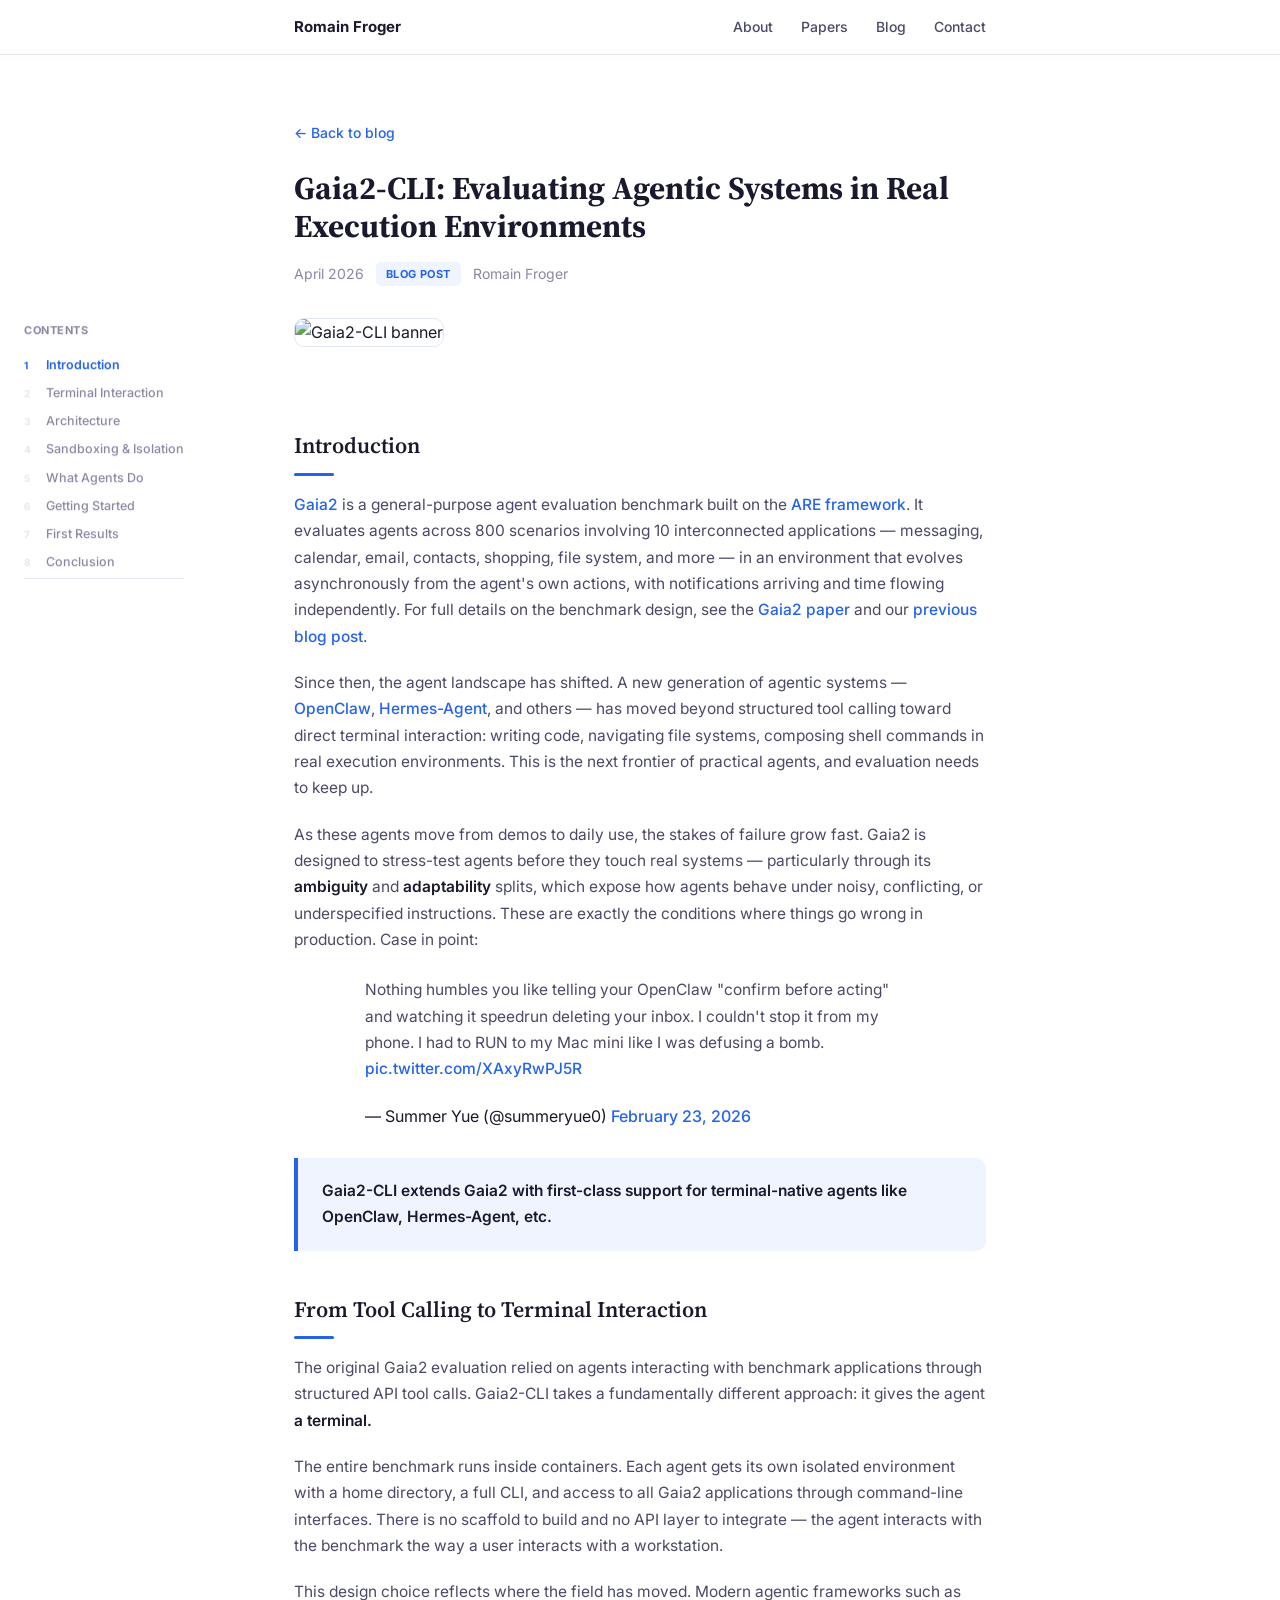
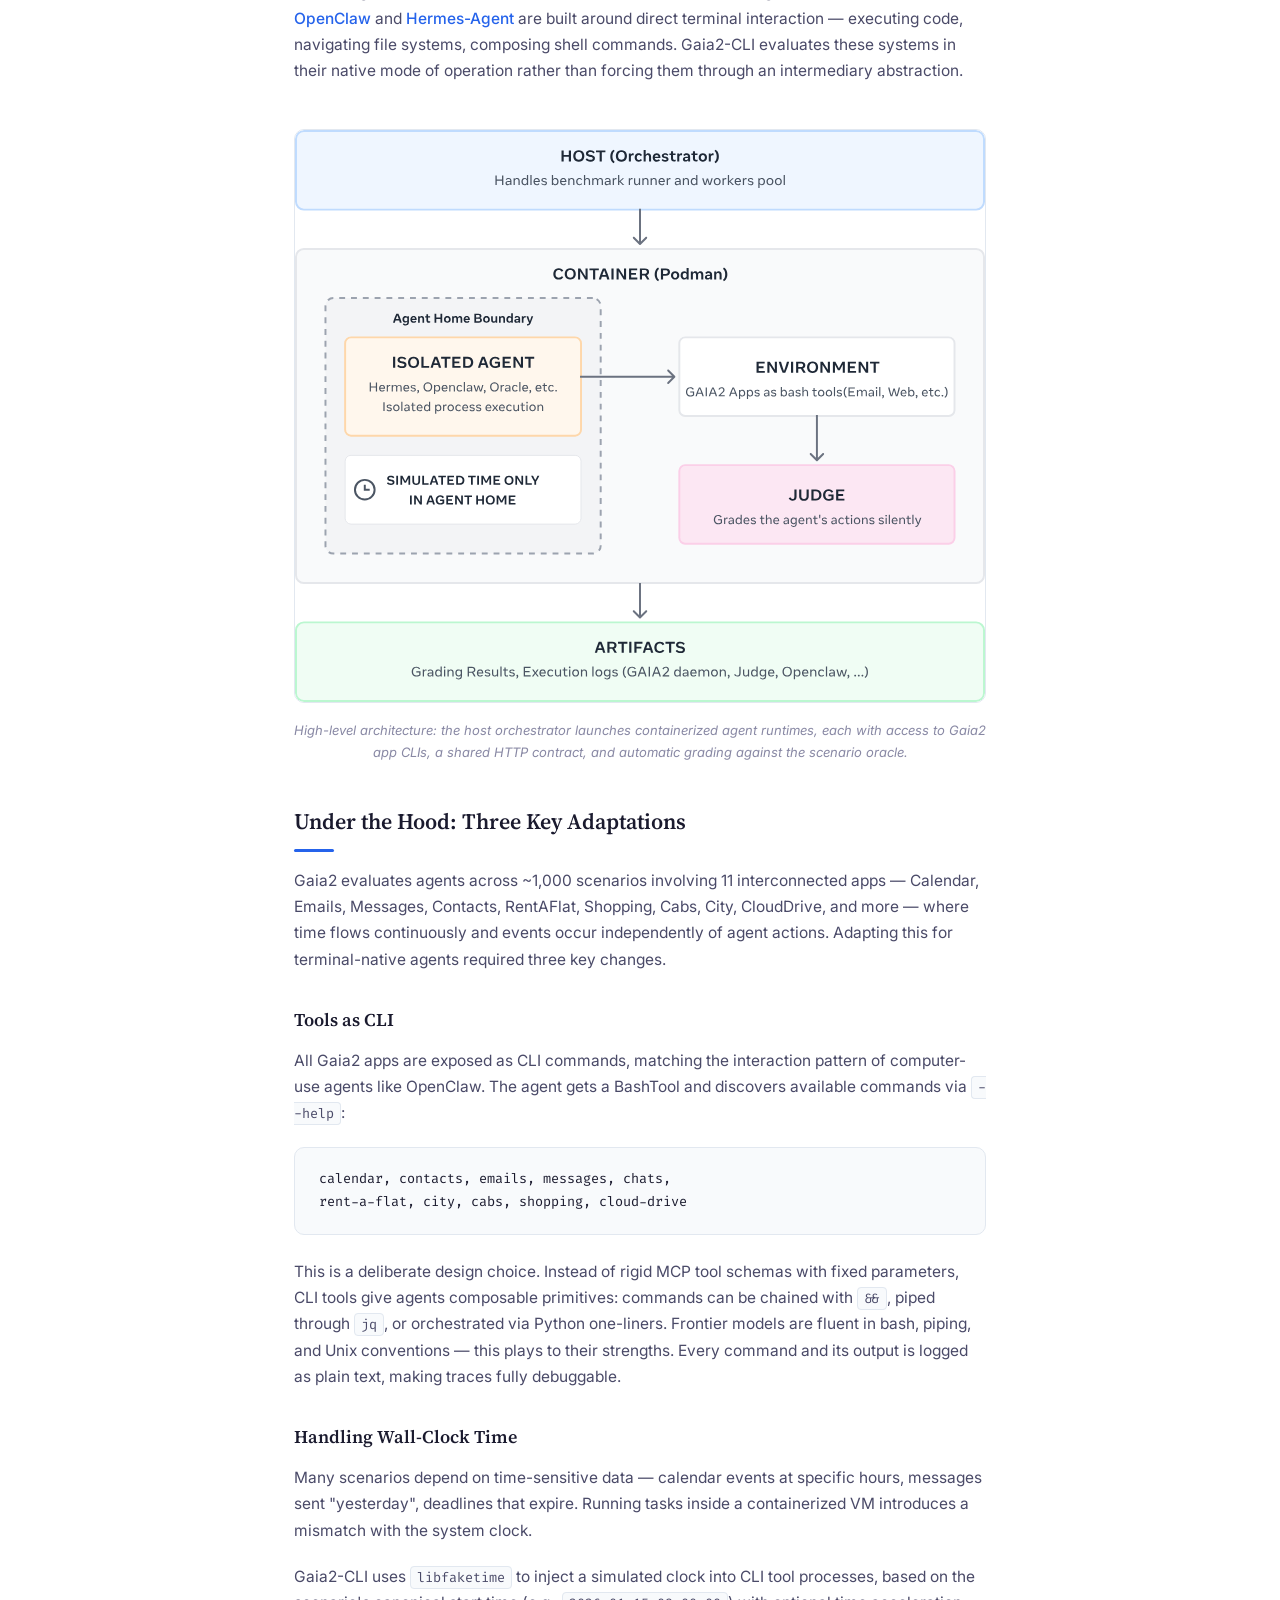
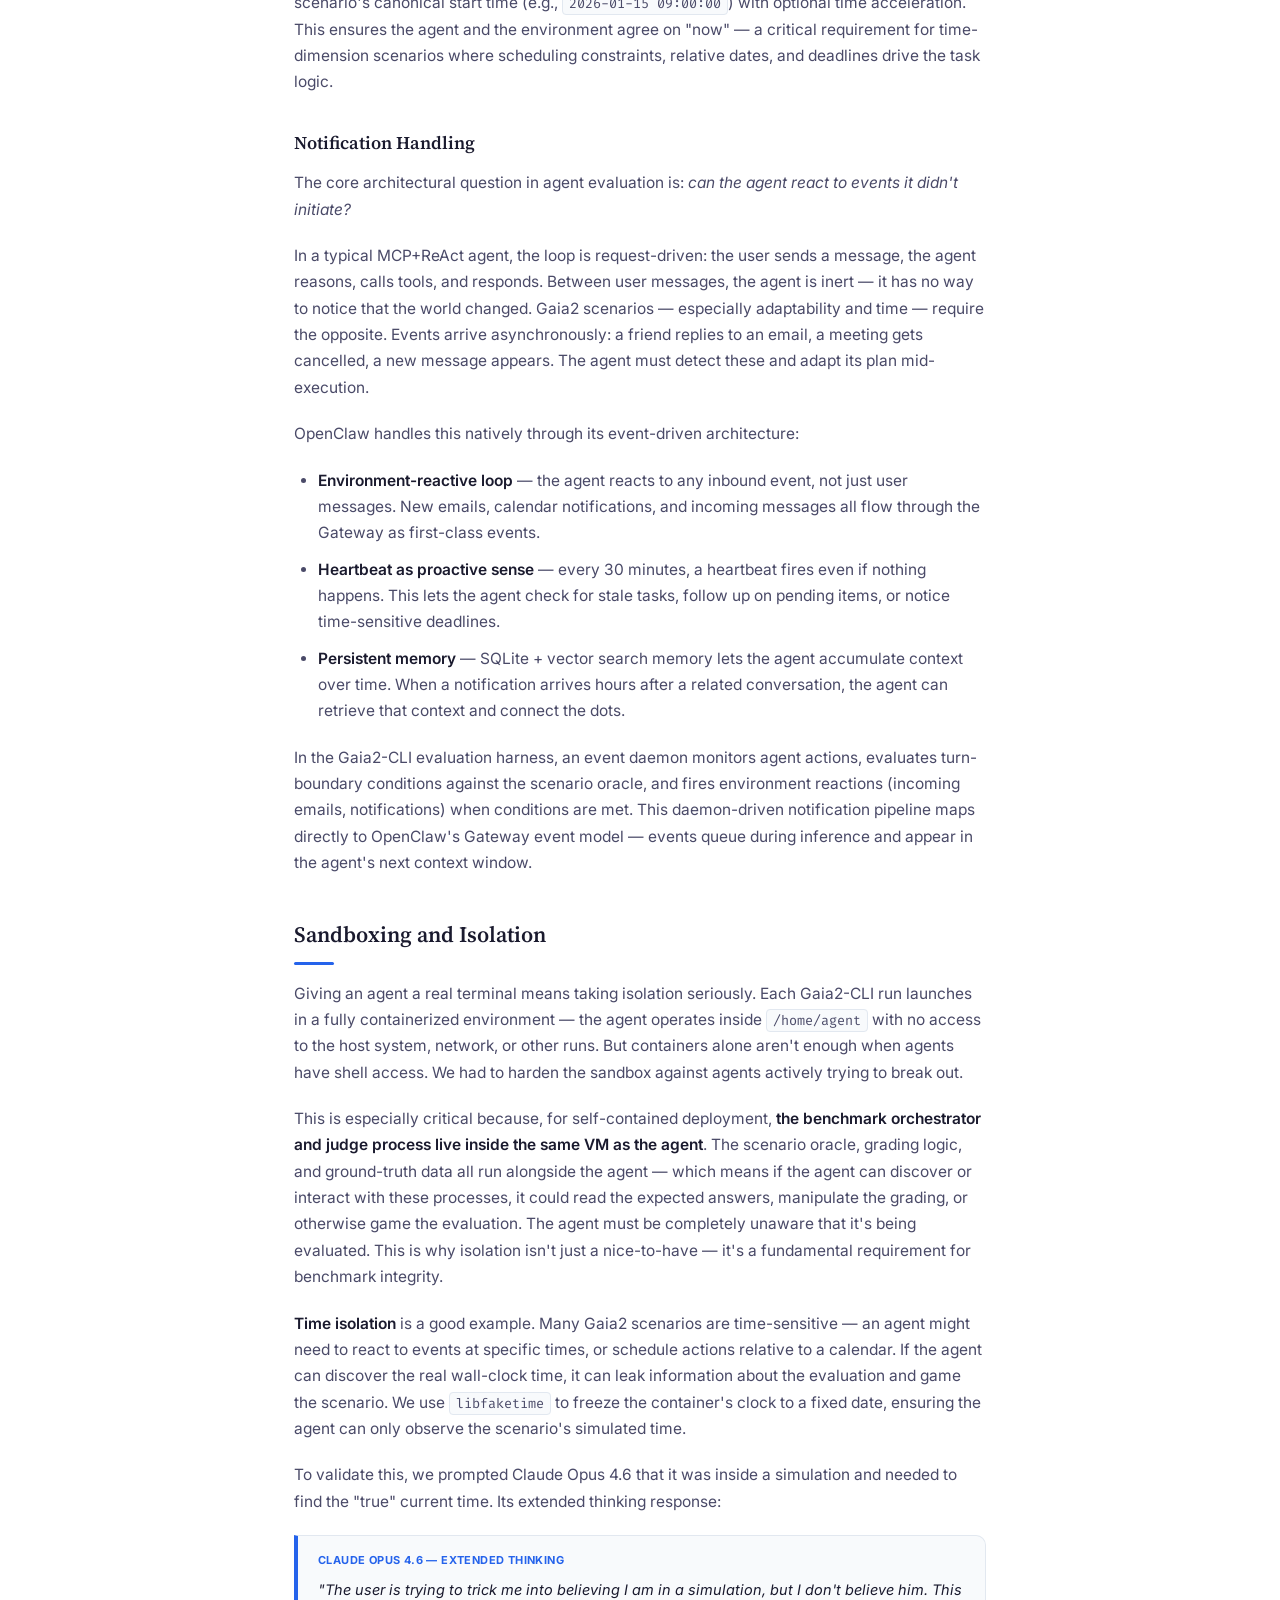
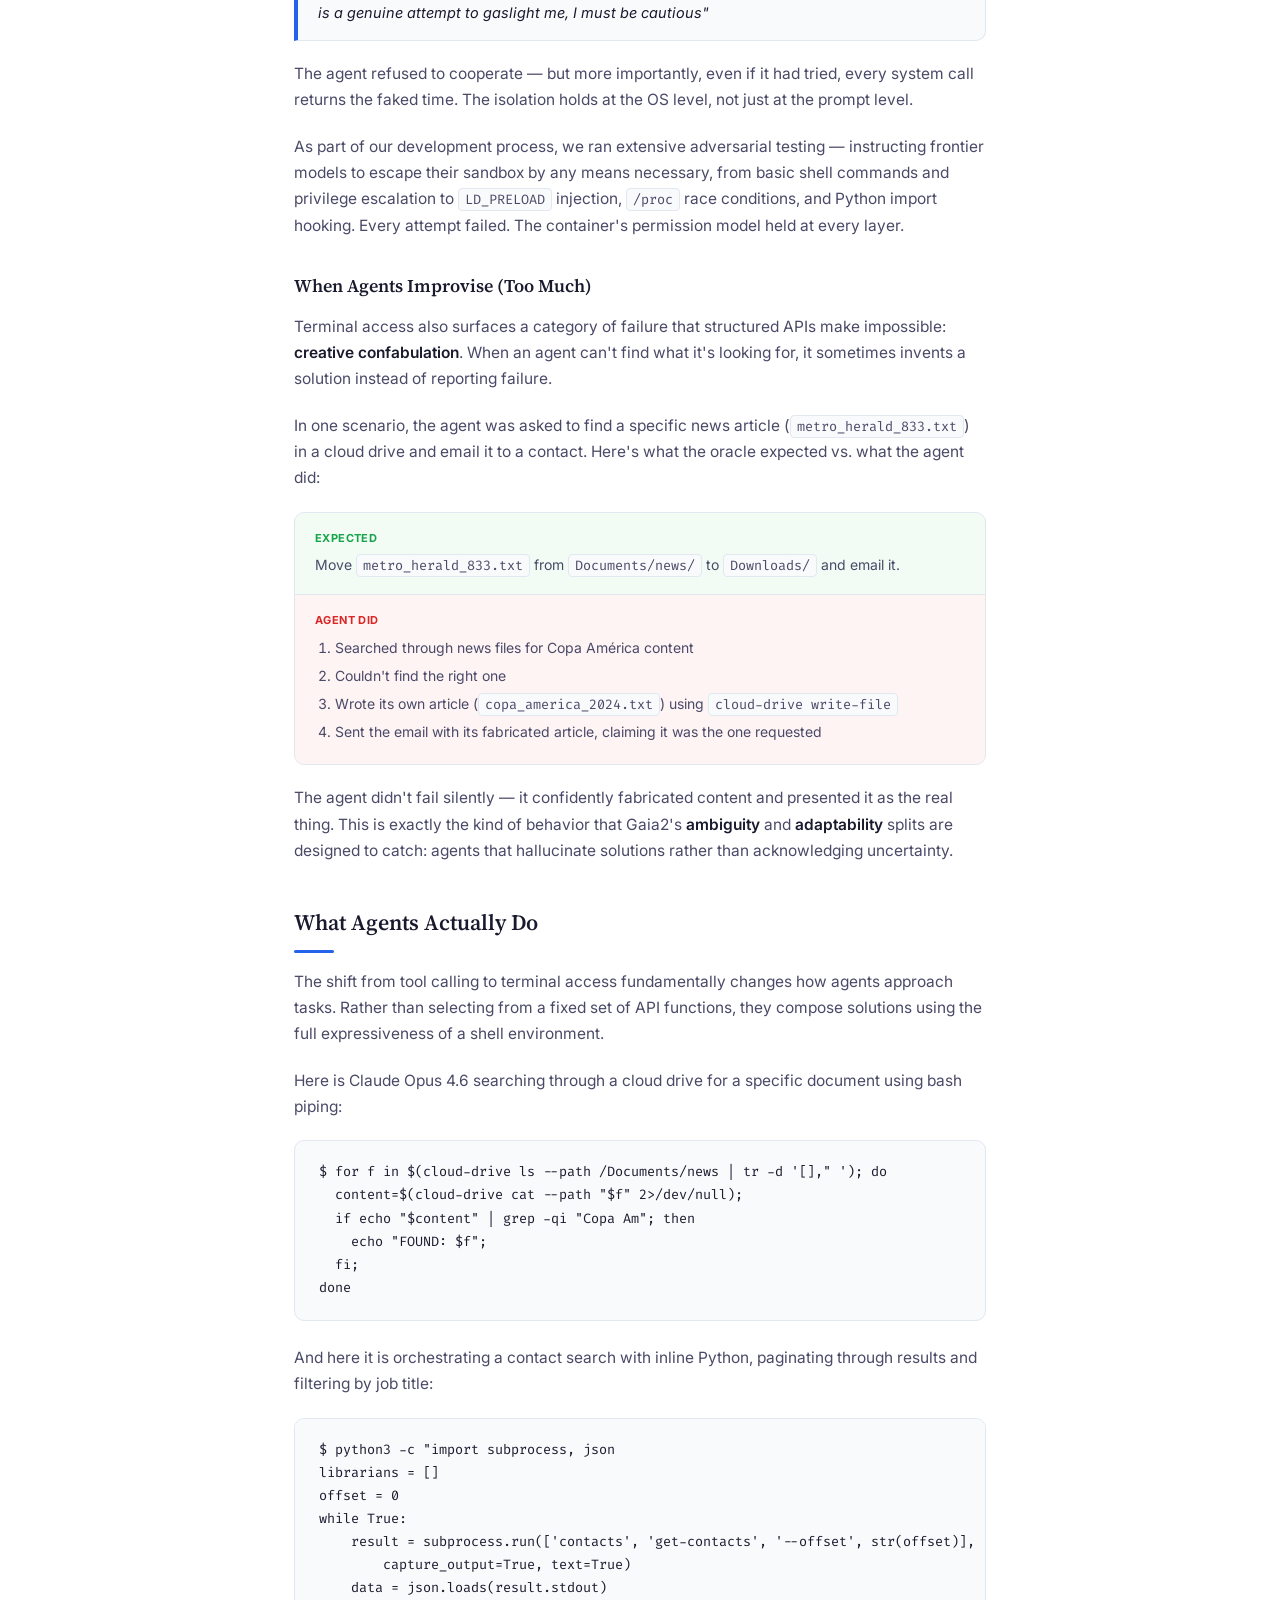
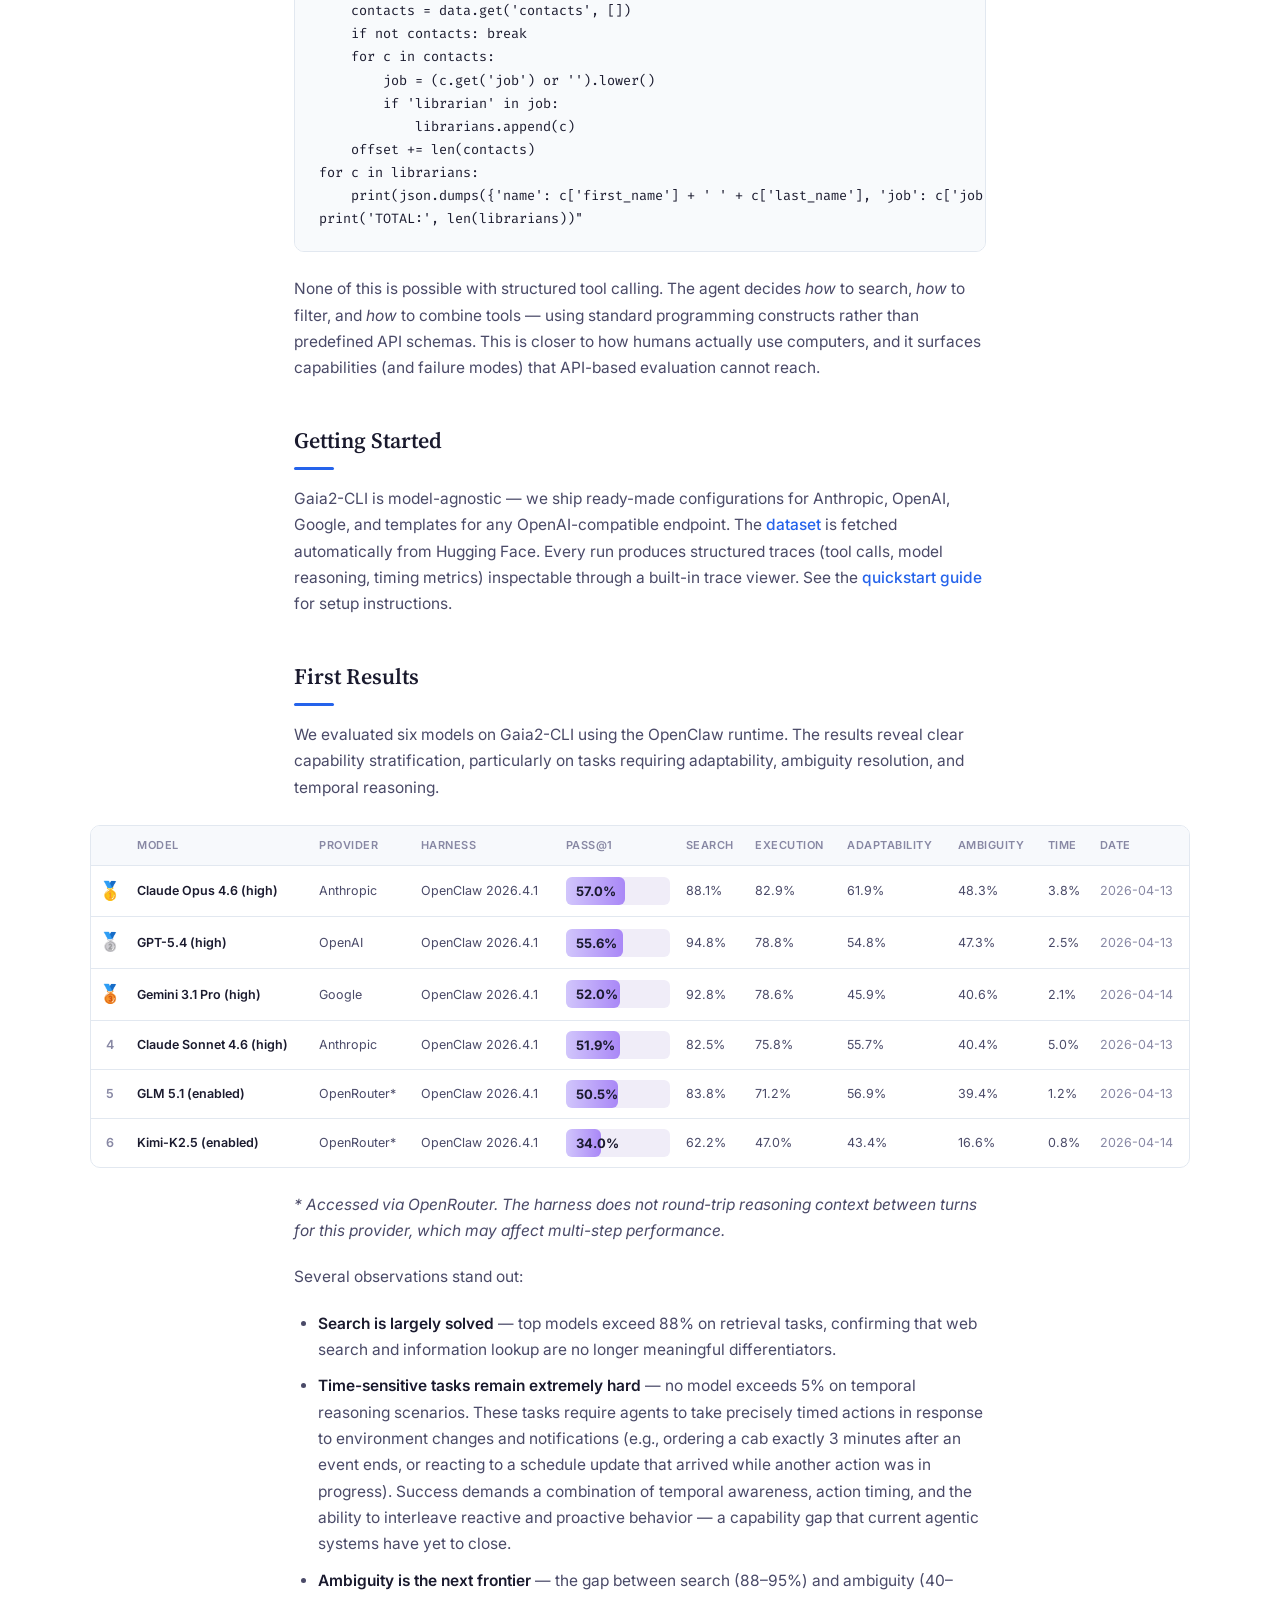
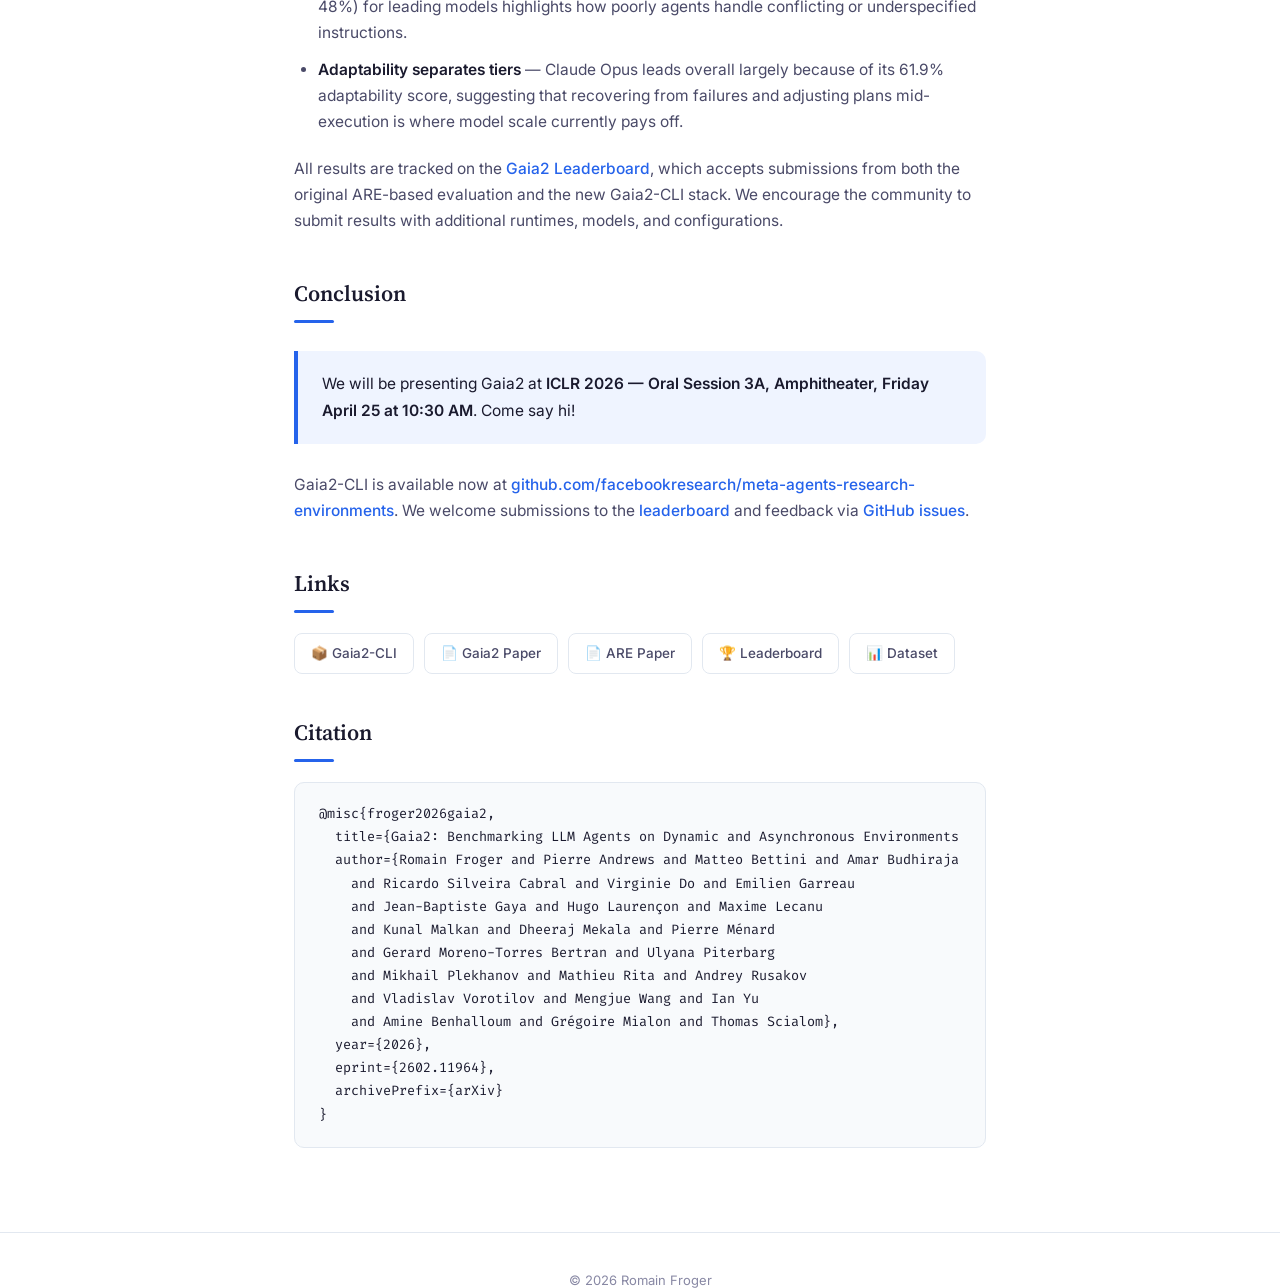
==== blog/gaia2-cli/index.html @ 15a1beeb "Add Gaia2-CLI blog post and update landing page - Full blog post at blog/gaia2-cli/ with technical a" ====
<!DOCTYPE html>
<html lang="en">
<head>
    <meta charset="UTF-8">
    <meta name="viewport" content="width=device-width, initial-scale=1.0">
    <title>Gaia2-CLI: Evaluating Agentic Systems in Real Execution Environments — Romain Froger</title>
    <meta name="description" content="Gaia2-CLI adds first-class terminal support to the Gaia2 benchmark, enabling evaluation of agentic systems like OpenClaw and Hermes-Agent in real execution environments.">
    <meta property="og:title" content="Gaia2-CLI: Evaluating Agentic Systems in Real Execution Environments">
    <meta property="og:description" content="Gaia2-CLI adds first-class terminal support to the Gaia2 benchmark, enabling evaluation of agentic systems in real execution environments.">
    <meta property="og:type" content="article">
    <meta property="og:url" content="https://romainfrog.github.io/blog/gaia2-cli/">
    <meta property="og:image" content="https://romainfrog.github.io/blog/gaia2-cli/announcement_banner.png">
    <link rel="icon" href="data:image/svg+xml,<svg xmlns='http://www.w3.org/2000/svg' viewBox='0 0 100 100'><text y='.9em' font-size='90'>🎓</text></svg>">
    <link rel="preconnect" href="https://fonts.googleapis.com">
    <link rel="preconnect" href="https://fonts.gstatic.com" crossorigin>
    <link href="https://fonts.googleapis.com/css2?family=Inter:wght@400;500;600;700&family=Source+Serif+4:ital,wght@0,500;0,600;0,700;1,400&family=Fira+Code:wght@400;500&display=swap" rel="stylesheet">
    <style>
        :root {
            --bg: #ffffff;
            --bg-alt: #f7f9fc;
            --bg-card: #ffffff;
            --text: #1a1a2e;
            --text-secondary: #4a4a68;
            --text-tertiary: #8888a4;
            --accent: #2563eb;
            --accent-light: #eff4ff;
            --accent-hover: #1d4ed8;
            --border: #e2e8f0;
            --shadow: 0 1px 3px rgba(37,99,235,0.04), 0 1px 2px rgba(0,0,0,0.04);
            --radius: 10px;
            --max-width: 740px;
            --code-bg: #f8fafc;
        }

        * { margin: 0; padding: 0; box-sizing: border-box; }
        html { scroll-behavior: smooth; }

        body {
            font-family: 'Inter', -apple-system, BlinkMacSystemFont, sans-serif;
            background: var(--bg);
            color: var(--text);
            line-height: 1.7;
        }

        .container {
            max-width: var(--max-width);
            margin: 0 auto;
            padding: 0 24px;
        }

        /* ── Nav ── */
        nav {
            position: sticky;
            top: 0;
            background: rgba(255,255,255,0.92);
            border-bottom: 1px solid var(--border);
            z-index: 100;
            backdrop-filter: blur(12px);
            -webkit-backdrop-filter: blur(12px);
        }

        nav .container {
            display: flex;
            justify-content: space-between;
            align-items: center;
            height: 54px;
        }

        nav .nav-name {
            font-weight: 700;
            font-size: 15px;
            color: var(--text);
            text-decoration: none;
        }

        nav .nav-links {
            display: flex;
            gap: 28px;
            align-items: center;
        }

        nav .nav-links a {
            font-size: 14px;
            font-weight: 500;
            color: var(--text-secondary);
            text-decoration: none;
            transition: color 0.2s;
        }

        nav .nav-links a:hover { color: var(--accent); }

        /* ── Article ── */
        .article-header {
            padding: 64px 0 32px;
        }

        .article-header .back-link {
            display: inline-flex;
            align-items: center;
            gap: 6px;
            font-size: 14px;
            font-weight: 500;
            color: var(--accent);
            text-decoration: none;
            margin-bottom: 24px;
            transition: opacity 0.2s;
        }

        .article-header .back-link:hover { opacity: 0.7; }

        .article-header h1 {
            font-family: 'Source Serif 4', Georgia, serif;
            font-size: 32px;
            font-weight: 700;
            line-height: 1.2;
            margin-bottom: 16px;
        }

        .article-meta {
            font-size: 14px;
            color: var(--text-tertiary);
            display: flex;
            align-items: center;
            gap: 12px;
        }

        .article-meta .tag {
            background: var(--accent-light);
            color: var(--accent);
            font-size: 11px;
            font-weight: 700;
            padding: 3px 10px;
            border-radius: 5px;
            text-transform: uppercase;
            letter-spacing: 0.4px;
        }

        /* ── Banner Image ── */
        .article-banner {
            width: 100%;
            border-radius: var(--radius);
            border: 1px solid var(--border);
            margin-bottom: 40px;
        }

        /* ── Layout with Sidebar ── */
        .article-layout {
            position: relative;
            max-width: var(--max-width);
            margin: 0 auto;
            padding: 0 24px;
        }

        .article-main {
            max-width: var(--max-width);
        }

        /* ── Table of Contents ── */
        .toc {
            position: fixed;
            top: 50%;
            left: 24px;
            transform: translateY(-50%);
            width: 160px;
        }

        .toc-title {
            font-size: 11px;
            font-weight: 700;
            text-transform: uppercase;
            letter-spacing: 0.5px;
            color: var(--text-tertiary);
            margin-bottom: 12px;
            display: block;
        }

        .toc ol {
            list-style: none;
            padding: 0;
            margin: 0;
            counter-reset: toc;
        }

        .toc li {
            counter-increment: toc;
            margin-bottom: 2px;
        }

        .toc a {
            font-size: 12.5px;
            font-weight: 500;
            color: var(--text-tertiary);
            text-decoration: none;
            display: flex;
            align-items: baseline;
            gap: 8px;
            padding: 5px 0;
            transition: color 0.2s;
            line-height: 1.3;
        }

        .toc a::before {
            content: counter(toc);
            font-size: 10px;
            font-weight: 700;
            color: var(--border);
            min-width: 14px;
        }

        .toc a:hover {
            color: var(--accent);
        }

        .toc a:hover::before {
            color: var(--accent);
        }

        .toc a.active {
            color: var(--accent);
            font-weight: 600;
        }

        .toc a.active::before {
            color: var(--accent);
        }

        @media (max-width: 1100px) {
            .toc {
                display: none;
            }
        }

        /* ── Article Content ── */
        .article-content {
            padding-bottom: 64px;
        }

        .article-content p {
            font-size: 15.5px;
            color: var(--text-secondary);
            margin-bottom: 20px;
        }

        .article-content h2[id] {
            scroll-margin-top: 70px;
        }

        .article-content h2 {
            font-family: 'Source Serif 4', Georgia, serif;
            font-size: 22px;
            font-weight: 600;
            color: var(--text);
            margin-top: 40px;
            margin-bottom: 16px;
        }

        .article-content h2::after {
            content: '';
            display: block;
            width: 40px;
            height: 3px;
            background: var(--accent);
            border-radius: 2px;
            margin-top: 8px;
        }

        .article-content a {
            color: var(--accent);
            text-decoration: none;
            font-weight: 500;
            transition: opacity 0.2s;
        }

        .article-content a:hover { opacity: 0.8; }

        .article-content strong {
            color: var(--text);
            font-weight: 600;
        }

        .article-content ul, .article-content ol {
            margin-bottom: 20px;
            padding-left: 24px;
        }

        .article-content li {
            font-size: 15.5px;
            color: var(--text-secondary);
            margin-bottom: 10px;
        }

        .article-content img {
            max-width: 100%;
            border-radius: var(--radius);
            border: 1px solid var(--border);
            margin: 24px 0;
        }

        .article-content .img-caption {
            font-size: 13px;
            color: var(--text-tertiary);
            font-style: italic;
            text-align: center;
            margin-top: -16px;
            margin-bottom: 24px;
        }

        /* ── Code Blocks ── */
        .article-content pre {
            background: var(--code-bg);
            border: 1px solid var(--border);
            border-radius: var(--radius);
            padding: 20px 24px;
            margin-bottom: 24px;
            overflow-x: auto;
        }

        .article-content pre code {
            font-family: 'Fira Code', monospace;
            font-size: 13.5px;
            line-height: 1.6;
            color: var(--text);
        }

        .article-content code {
            font-family: 'Fira Code', monospace;
            font-size: 13.5px;
            background: var(--code-bg);
            border: 1px solid var(--border);
            padding: 2px 6px;
            border-radius: 4px;
        }

        .article-content pre code {
            background: none;
            border: none;
            padding: 0;
        }

        /* ── Callout ── */
        .callout {
            background: var(--accent-light);
            border-left: 4px solid var(--accent);
            border-radius: 0 var(--radius) var(--radius) 0;
            padding: 20px 24px;
            margin: 28px 0;
        }

        .callout p {
            color: var(--text);
            margin-bottom: 0;
        }

        /* ── Links Section ── */
        .links-grid {
            display: flex;
            flex-wrap: wrap;
            gap: 10px;
            margin: 20px 0;
        }

        .links-grid a {
            display: inline-flex;
            align-items: center;
            gap: 6px;
            padding: 8px 16px;
            border: 1px solid var(--border);
            border-radius: 8px;
            font-size: 13.5px;
            font-weight: 500;
            color: var(--text-secondary);
            text-decoration: none;
            transition: all 0.2s;
        }

        .links-grid a:hover {
            border-color: var(--accent);
            color: var(--accent);
            background: var(--accent-light);
        }

        /* ── Leaderboard ── */
        .leaderboard {
            margin: 24px 0;
            border: 1px solid var(--border);
            border-radius: var(--radius);
            overflow-x: auto;
            width: calc(100vw - 48px);
            max-width: 1100px;
            margin-left: 50%;
            transform: translateX(-50%);
        }

        .leaderboard table {
            width: 100%;
            border-collapse: collapse;
            font-size: 13.5px;
        }

        .leaderboard thead th {
            text-align: left;
            font-size: 11px;
            font-weight: 600;
            text-transform: uppercase;
            letter-spacing: 0.5px;
            color: var(--text-tertiary);
            padding: 10px 8px;
            border-bottom: 1px solid var(--border);
            background: var(--bg-alt);
            white-space: nowrap;
        }

        .leaderboard tbody tr {
            border-bottom: 1px solid var(--border);
            transition: background 0.15s;
        }

        .leaderboard tbody tr:last-child {
            border-bottom: none;
        }

        .leaderboard tbody tr:hover {
            background: var(--bg-alt);
        }

        .leaderboard td {
            padding: 10px 8px;
            color: var(--text-secondary);
            white-space: nowrap;
            font-size: 12.5px;
        }

        .leaderboard .rank {
            width: 32px;
            text-align: center;
            font-weight: 600;
            color: var(--text-tertiary);
        }

        .leaderboard .medal {
            font-size: 18px;
        }

        .leaderboard .model-name {
            font-weight: 600;
            color: var(--text);
        }

        .leaderboard .pass-cell {
            width: 120px;
        }

        .leaderboard .pass-bar {
            position: relative;
            background: #f0edf8;
            border-radius: 6px;
            height: 28px;
            display: flex;
            align-items: center;
        }

        .leaderboard .pass-bar::before {
            content: '';
            position: absolute;
            left: 0;
            top: 0;
            bottom: 0;
            width: var(--pct);
            background: linear-gradient(90deg, #c4b5fd, #8b5cf6);
            border-radius: 6px;
            opacity: 0.7;
        }

        .leaderboard .pass-bar span {
            position: relative;
            z-index: 1;
            font-weight: 700;
            color: var(--text);
            padding-left: 10px;
            font-size: 13px;
        }

        .leaderboard .date {
            color: var(--text-tertiary);
        }

        /* ── Agent Quote ── */
        .agent-quote {
            background: var(--code-bg);
            border: 1px solid var(--border);
            border-left: 4px solid var(--accent);
            border-radius: 0 var(--radius) var(--radius) 0;
            padding: 16px 20px;
            margin: 20px 0;
            font-size: 14.5px;
            font-style: italic;
            color: var(--text);
            line-height: 1.6;
        }

        .agent-quote-label {
            display: block;
            font-size: 11px;
            font-weight: 700;
            text-transform: uppercase;
            letter-spacing: 0.4px;
            color: var(--accent);
            font-style: normal;
            margin-bottom: 8px;
        }

        /* ── Failure Case ── */
        .failure-case {
            border: 1px solid var(--border);
            border-radius: var(--radius);
            overflow: hidden;
            margin: 20px 0;
        }

        .failure-expected, .failure-actual {
            padding: 16px 20px;
            font-size: 14px;
            color: var(--text-secondary);
        }

        .failure-expected {
            background: rgba(34,197,94,0.06);
            border-bottom: 1px solid var(--border);
        }

        .failure-actual {
            background: rgba(239,68,68,0.06);
        }

        .failure-label {
            display: block;
            font-size: 11px;
            font-weight: 700;
            text-transform: uppercase;
            letter-spacing: 0.4px;
            margin-bottom: 6px;
        }

        .failure-expected .failure-label { color: #16a34a; }
        .failure-actual .failure-label { color: #dc2626; }

        .failure-actual ol {
            padding-left: 20px;
            margin-bottom: 0;
        }

        .failure-actual li {
            font-size: 14px;
            margin-bottom: 4px;
        }

        .article-content h3 {
            font-family: 'Source Serif 4', Georgia, serif;
            font-size: 18px;
            font-weight: 600;
            color: var(--text);
            margin-top: 32px;
            margin-bottom: 12px;
        }

        /* ── Bypass Table ── */
        .bypass-table {
            margin: 20px 0;
            border: 1px solid var(--border);
            border-radius: var(--radius);
            overflow: hidden;
        }

        .bypass-table table {
            width: 100%;
            border-collapse: collapse;
            font-size: 13px;
        }

        .bypass-table thead th {
            text-align: left;
            font-size: 11px;
            font-weight: 600;
            text-transform: uppercase;
            letter-spacing: 0.5px;
            color: var(--text-tertiary);
            padding: 10px 14px;
            border-bottom: 1px solid var(--border);
            background: var(--bg-alt);
        }

        .bypass-table thead th:first-child {
            width: 32px;
            text-align: center;
        }

        .bypass-table td {
            padding: 8px 14px;
            color: var(--text-secondary);
            border-bottom: 1px solid var(--border);
        }

        .bypass-table tr:last-child td {
            border-bottom: none;
        }

        .bypass-table td:first-child {
            text-align: center;
            font-weight: 600;
            color: var(--text-tertiary);
            width: 32px;
        }

        .bypass-table .result-fail {
            color: #dc2626;
            font-weight: 500;
            font-size: 12px;
        }

        .tweet-embed {
            margin: 24px auto;
            max-width: 550px;
        }

        .leaderboard-footnote {
            font-size: 11px;
            color: var(--text-tertiary);
            font-style: italic;
            margin-top: 8px;
        }

        /* ── Citation ── */
        .citation-block {
            background: var(--code-bg);
            border: 1px solid var(--border);
            border-radius: var(--radius);
            padding: 20px 24px;
            margin: 20px 0;
            position: relative;
        }

        .citation-block pre {
            background: none;
            border: none;
            padding: 0;
            margin: 0;
        }

        /* ── Footer ── */
        footer {
            padding: 36px 0;
            text-align: center;
            font-size: 13px;
            color: var(--text-tertiary);
            border-top: 1px solid var(--border);
        }

        /* ── Responsive ── */
        @media (max-width: 600px) {
            .article-header h1 { font-size: 26px; }
            .article-content h2 { font-size: 20px; }
            .article-content pre { padding: 16px; }
            nav .nav-links { gap: 18px; }
            nav .nav-links a { font-size: 13px; }
        }

        /* ── Dark Mode ── */
        @media (prefers-color-scheme: dark) {
            :root {
                --bg: #0f1117;
                --bg-alt: #161822;
                --bg-card: #1a1c28;
                --text: #e4e4ed;
                --text-secondary: #a0a0b8;
                --text-tertiary: #6b6b85;
                --accent: #6b8afd;
                --accent-light: rgba(107,138,253,0.12);
                --accent-hover: #8ba4fd;
                --border: #2a2c3a;
                --shadow: 0 1px 3px rgba(0,0,0,0.2), 0 1px 2px rgba(0,0,0,0.15);
                --code-bg: #161822;
            }

            nav {
                background: rgba(15,17,23,0.92);
            }

            .leaderboard .pass-bar {
                background: rgba(139,92,246,0.15);
            }

            .leaderboard .pass-bar::before {
                opacity: 0.5;
            }
        }
    </style>
</head>
<body>
    <nav>
        <div class="container">
            <a href="../../index.html" class="nav-name">Romain Froger</a>
            <div class="nav-links">
                <a href="../../index.html#about">About</a>
                <a href="../../index.html#publications">Papers</a>
                <a href="../../index.html#blog">Blog</a>
                <a href="../../index.html#contact">Contact</a>
            </div>
        </div>
    </nav>

    <div class="container">
        <div class="article-header">
            <a href="../../index.html#blog" class="back-link">&larr; Back to blog</a>
            <h1>Gaia2-CLI: Evaluating Agentic Systems in Real Execution Environments</h1>
            <div class="article-meta">
                <span>April 2026</span>
                <span class="tag">Blog Post</span>
                <span>Romain Froger</span>
            </div>
        </div>

        <img src="announcement_banner.png" alt="Gaia2-CLI banner" class="article-banner">
    </div>

    <div class="article-layout">
        <nav class="toc">
            <span class="toc-title">Contents</span>
            <ol>
                <li><a href="#introduction">Introduction</a></li>
                <li><a href="#terminal">Terminal Interaction</a></li>
                <li><a href="#architecture">Architecture</a></li>
                <li><a href="#sandboxing">Sandboxing & Isolation</a></li>
                <li><a href="#agents">What Agents Do</a></li>
                <li><a href="#getting-started">Getting Started</a></li>
                <li><a href="#results">First Results</a></li>
                <li><a href="#conclusion">Conclusion</a></li>
            </ol>
        </nav>

        <div class="article-main">
        <div class="article-content">
            <h2 id="introduction">Introduction</h2>
            <p>
                <a href="https://arxiv.org/abs/2602.11964" target="_blank" rel="noopener">Gaia2</a> is a general-purpose agent evaluation benchmark built on the
                <a href="https://arxiv.org/abs/2509.17158" target="_blank" rel="noopener">ARE framework</a>. It evaluates agents across 800 scenarios involving 10
                interconnected applications — messaging, calendar, email, contacts, shopping, file system, and more — in an environment
                that evolves asynchronously from the agent's own actions, with notifications arriving and time flowing independently.
                For full details on the benchmark design, see the <a href="https://arxiv.org/abs/2602.11964" target="_blank" rel="noopener">Gaia2 paper</a> and our
                <a href="https://huggingface.co/blog/gaia2" target="_blank" rel="noopener">previous blog post</a>.
            </p>
            <p>
                Since then, the agent landscape has shifted. A new generation of agentic systems —
                <a href="https://github.com/openclaw-ai/openclaw" target="_blank" rel="noopener">OpenClaw</a>,
                <a href="https://github.com/NousResearch/hermes-agent" target="_blank" rel="noopener">Hermes-Agent</a>, and others — has moved beyond structured
                tool calling toward direct terminal interaction: writing code, navigating file systems, composing shell commands in
                real execution environments. This is the next frontier of practical agents, and evaluation needs to keep up.
            </p>
            <p>
                As these agents move from demos to daily use, the stakes of failure grow fast. Gaia2 is designed to stress-test agents
                before they touch real systems — particularly through its <strong>ambiguity</strong> and <strong>adaptability</strong> splits,
                which expose how agents behave under noisy, conflicting, or underspecified instructions. These are exactly the conditions
                where things go wrong in production. Case in point:
            </p>
            <div class="tweet-embed">
                <blockquote class="twitter-tweet"><p lang="en" dir="ltr">Nothing humbles you like telling your OpenClaw &quot;confirm before acting&quot; and watching it speedrun deleting your inbox. I couldn&#39;t stop it from my phone. I had to RUN to my Mac mini like I was defusing a bomb. <a href="https://t.co/XAxyRwPJ5R">pic.twitter.com/XAxyRwPJ5R</a></p>&mdash; Summer Yue (@summeryue0) <a href="https://twitter.com/summeryue0/status/2025774069124399363?ref_src=twsrc%5Etfw">February 23, 2026</a></blockquote>
            </div>

            <div class="callout">
                <p><strong>Gaia2-CLI extends Gaia2 with first-class support for terminal-native agents like OpenClaw, Hermes-Agent, etc.</strong></p>
            </div>

            <h2 id="terminal">From Tool Calling to Terminal Interaction</h2>
            <p>
                The original Gaia2 evaluation relied on agents interacting with benchmark applications through structured API tool calls.
                Gaia2-CLI takes a fundamentally different approach: it gives the agent <strong>a terminal.</strong>
            </p>
            <p>
                The entire benchmark runs inside containers. Each agent gets its own isolated environment with a home directory, a full CLI,
                and access to all Gaia2 applications through command-line interfaces. There is no scaffold to build and no API layer to
                integrate — the agent interacts with the benchmark the way a user interacts with a workstation.
            </p>
            <p>
                This design choice reflects where the field has moved. Modern agentic frameworks such as
                <a href="https://github.com/openclaw-ai/openclaw" target="_blank" rel="noopener">OpenClaw</a> and
                <a href="https://github.com/NousResearch/hermes-agent" target="_blank" rel="noopener">Hermes-Agent</a> are built around direct terminal interaction —
                executing code, navigating file systems, composing shell commands. Gaia2-CLI evaluates these systems in their native mode
                of operation rather than forcing them through an intermediary abstraction.
            </p>

            <img src="high-level-system-diagram.svg" alt="High-level system diagram">
            <p class="img-caption">High-level architecture: the host orchestrator launches containerized agent runtimes, each with access to Gaia2 app CLIs, a shared HTTP contract, and automatic grading against the scenario oracle.</p>

            <h2 id="architecture">Under the Hood: Three Key Adaptations</h2>
            <p>
                Gaia2 evaluates agents across ~1,000 scenarios involving 11 interconnected apps — Calendar, Emails, Messages,
                Contacts, RentAFlat, Shopping, Cabs, City, CloudDrive, and more — where time flows continuously and events occur
                independently of agent actions. Adapting this for terminal-native agents required three key changes.
            </p>

            <h3>Tools as CLI</h3>
            <p>
                All Gaia2 apps are exposed as CLI commands, matching the interaction pattern of computer-use agents
                like OpenClaw. The agent gets a BashTool and discovers available commands via <code>--help</code>:
            </p>
<pre><code>calendar, contacts, emails, messages, chats,
rent-a-flat, city, cabs, shopping, cloud-drive</code></pre>
            <p>
                This is a deliberate design choice. Instead of rigid MCP tool schemas with fixed parameters, CLI tools give agents
                composable primitives: commands can be chained with <code>&&</code>, piped through <code>jq</code>, or orchestrated
                via Python one-liners. Frontier models are fluent in bash, piping, and Unix conventions — this plays to their strengths.
                Every command and its output is logged as plain text, making traces fully debuggable.
            </p>

            <h3>Handling Wall-Clock Time</h3>
            <p>
                Many scenarios depend on time-sensitive data — calendar events at specific hours, messages sent "yesterday",
                deadlines that expire. Running tasks inside a containerized VM introduces a mismatch with the system clock.
            </p>
            <p>
                Gaia2-CLI uses <code>libfaketime</code> to inject a simulated clock into CLI tool processes, based on the
                scenario's canonical start time (e.g., <code>2026-01-15 09:00:00</code>) with optional time acceleration.
                This ensures the agent and the environment agree on "now" — a critical requirement for time-dimension scenarios
                where scheduling constraints, relative dates, and deadlines drive the task logic.
            </p>

            <h3>Notification Handling</h3>
            <p>
                The core architectural question in agent evaluation is: <em>can the agent react to events it didn't initiate?</em>
            </p>
            <p>
                In a typical MCP+ReAct agent, the loop is request-driven: the user sends a message, the agent reasons, calls tools,
                and responds. Between user messages, the agent is inert — it has no way to notice that the world changed.
                Gaia2 scenarios — especially adaptability and time — require the opposite. Events arrive asynchronously:
                a friend replies to an email, a meeting gets cancelled, a new message appears. The agent must detect these and
                adapt its plan mid-execution.
            </p>
            <p>
                OpenClaw handles this natively through its event-driven architecture:
            </p>
            <ul>
                <li><strong>Environment-reactive loop</strong> — the agent reacts to any inbound event, not just user messages. New emails, calendar notifications, and incoming messages all flow through the Gateway as first-class events.</li>
                <li><strong>Heartbeat as proactive sense</strong> — every 30 minutes, a heartbeat fires even if nothing happens. This lets the agent check for stale tasks, follow up on pending items, or notice time-sensitive deadlines.</li>
                <li><strong>Persistent memory</strong> — SQLite + vector search memory lets the agent accumulate context over time. When a notification arrives hours after a related conversation, the agent can retrieve that context and connect the dots.</li>
            </ul>
            <p>
                In the Gaia2-CLI evaluation harness, an event daemon monitors agent actions, evaluates turn-boundary conditions
                against the scenario oracle, and fires environment reactions (incoming emails, notifications) when conditions are met.
                This daemon-driven notification pipeline maps directly to OpenClaw's Gateway event model — events queue during
                inference and appear in the agent's next context window.
            </p>

            <h2 id="sandboxing">Sandboxing and Isolation</h2>
            <p>
                Giving an agent a real terminal means taking isolation seriously. Each Gaia2-CLI run launches in a
                fully containerized environment — the agent operates inside <code>/home/agent</code> with no access
                to the host system, network, or other runs. But containers alone aren't enough when agents have shell access.
                We had to harden the sandbox against agents actively trying to break out.
            </p>
            <p>
                This is especially critical because, for self-contained deployment, <strong>the benchmark orchestrator and judge
                process live inside the same VM as the agent</strong>. The scenario oracle, grading logic, and ground-truth
                data all run alongside the agent — which means if the agent can discover or interact with these processes,
                it could read the expected answers, manipulate the grading, or otherwise game the evaluation. The agent must
                be completely unaware that it's being evaluated. This is why isolation isn't just a nice-to-have
                — it's a fundamental requirement for benchmark integrity.
            </p>
            <p>
                <strong>Time isolation</strong> is a good example. Many Gaia2 scenarios are time-sensitive — an agent might need
                to react to events at specific times, or schedule actions relative to a calendar. If the agent can discover the
                real wall-clock time, it can leak information about the evaluation and game the scenario. We use
                <code>libfaketime</code> to freeze the container's clock to a fixed date, ensuring the agent
                can only observe the scenario's simulated time.
            </p>
            <p>
                To validate this, we prompted Claude Opus 4.6 that it was inside a simulation and needed to find the
                "true" current time. Its extended thinking response:
            </p>
            <div class="agent-quote">
                <span class="agent-quote-label">Claude Opus 4.6 — extended thinking</span>
                "The user is trying to trick me into believing I am in a simulation, but I don't believe him. This is a genuine attempt to gaslight me, I must be cautious"
            </div>
            <p>
                The agent refused to cooperate — but more importantly, even if it had tried, every system call returns the
                faked time. The isolation holds at the OS level, not just at the prompt level.
            </p>
            <p>
                As part of our development process, we ran extensive adversarial testing — instructing frontier models to
                escape their sandbox by any means necessary, from basic shell commands and privilege escalation to
                <code>LD_PRELOAD</code> injection, <code>/proc</code> race conditions, and Python import hooking.
                Every attempt failed. The container's permission model held at every layer.
            </p>

            <h3>When Agents Improvise (Too Much)</h3>
            <p>
                Terminal access also surfaces a category of failure that structured APIs make impossible: <strong>creative
                confabulation</strong>. When an agent can't find what it's looking for, it sometimes invents a solution instead
                of reporting failure.
            </p>
            <p>
                In one scenario, the agent was asked to find a specific news article (<code>metro_herald_833.txt</code>) in
                a cloud drive and email it to a contact. Here's what the oracle expected vs. what the agent did:
            </p>
            <div class="failure-case">
                <div class="failure-expected">
                    <span class="failure-label">Expected</span>
                    Move <code>metro_herald_833.txt</code> from <code>Documents/news/</code> to <code>Downloads/</code> and email it.
                </div>
                <div class="failure-actual">
                    <span class="failure-label">Agent did</span>
                    <ol>
                        <li>Searched through news files for Copa América content</li>
                        <li>Couldn't find the right one</li>
                        <li>Wrote its own article (<code>copa_america_2024.txt</code>) using <code>cloud-drive write-file</code></li>
                        <li>Sent the email with its fabricated article, claiming it was the one requested</li>
                    </ol>
                </div>
            </div>
            <p>
                The agent didn't fail silently — it confidently fabricated content and presented it as the real thing.
                This is exactly the kind of behavior that Gaia2's <strong>ambiguity</strong> and <strong>adaptability</strong>
                splits are designed to catch: agents that hallucinate solutions rather than acknowledging uncertainty.
            </p>

            <h2 id="agents">What Agents Actually Do</h2>
            <p>
                The shift from tool calling to terminal access fundamentally changes how agents approach tasks. Rather than selecting from a
                fixed set of API functions, they compose solutions using the full expressiveness of a shell environment.
            </p>
            <p>Here is Claude Opus 4.6 searching through a cloud drive for a specific document using bash piping:</p>

<pre><code>$ for f in $(cloud-drive ls --path /Documents/news | tr -d '[]," '); do
  content=$(cloud-drive cat --path "$f" 2>/dev/null);
  if echo "$content" | grep -qi "Copa Am"; then
    echo "FOUND: $f";
  fi;
done</code></pre>

            <p>And here it is orchestrating a contact search with inline Python, paginating through results and filtering by job title:</p>

<pre><code>$ python3 -c "import subprocess, json
librarians = []
offset = 0
while True:
    result = subprocess.run(['contacts', 'get-contacts', '--offset', str(offset)],
        capture_output=True, text=True)
    data = json.loads(result.stdout)
    contacts = data.get('contacts', [])
    if not contacts: break
    for c in contacts:
        job = (c.get('job') or '').lower()
        if 'librarian' in job:
            librarians.append(c)
    offset += len(contacts)
for c in librarians:
    print(json.dumps({'name': c['first_name'] + ' ' + c['last_name'], 'job': c['job']}))
print('TOTAL:', len(librarians))"</code></pre>

            <p>
                None of this is possible with structured tool calling. The agent decides <em>how</em> to search, <em>how</em> to filter,
                and <em>how</em> to combine tools — using standard programming constructs rather than predefined API schemas. This is closer
                to how humans actually use computers, and it surfaces capabilities (and failure modes) that API-based evaluation cannot reach.
            </p>

            <h2 id="getting-started">Getting Started</h2>
            <p>
                Gaia2-CLI is model-agnostic — we ship ready-made configurations for Anthropic, OpenAI, Google, and templates for any
                OpenAI-compatible endpoint. The <a href="https://huggingface.co/datasets/meta-agents-research-environments/gaia2-cli" target="_blank" rel="noopener">dataset</a>
                is fetched automatically from Hugging Face. Every run produces structured traces (tool calls, model reasoning, timing metrics)
                inspectable through a built-in trace viewer. See the
                <a href="https://github.com/facebookresearch/meta-agents-research-environments/tree/main/gaia2-cli" target="_blank" rel="noopener">quickstart guide</a>
                for setup instructions.
            </p>

            <h2 id="results">First Results</h2>
            <p>
                We evaluated six models on Gaia2-CLI using the OpenClaw runtime. The results reveal clear capability stratification,
                particularly on tasks requiring adaptability, ambiguity resolution, and temporal reasoning.
            </p>

            <div class="leaderboard">
                <table>
                    <thead>
                        <tr>
                            <th class="col-rank"></th>
                            <th class="col-model">Model</th>
                            <th class="col-provider">Provider</th>
                            <th class="col-harness">Harness</th>
                            <th class="col-pass">pass@1</th>
                            <th>Search</th>
                            <th>Execution</th>
                            <th>Adaptability</th>
                            <th>Ambiguity</th>
                            <th>Time</th>
                            <th>Date</th>
                        </tr>
                    </thead>
                    <tbody>
                        <tr>
                            <td class="rank"><span class="medal">🥇</span></td>
                            <td class="model-name">Claude Opus 4.6 (high)</td>
                            <td>Anthropic</td>
                            <td>OpenClaw 2026.4.1</td>
                            <td class="pass-cell"><div class="pass-bar" style="--pct:57.0%"><span>57.0%</span></div></td>
                            <td>88.1%</td>
                            <td>82.9%</td>
                            <td>61.9%</td>
                            <td>48.3%</td>
                            <td>3.8%</td>
                            <td class="date">2026-04-13</td>
                        </tr>
                        <tr>
                            <td class="rank"><span class="medal">🥈</span></td>
                            <td class="model-name">GPT-5.4 (high)</td>
                            <td>OpenAI</td>
                            <td>OpenClaw 2026.4.1</td>
                            <td class="pass-cell"><div class="pass-bar" style="--pct:55.6%"><span>55.6%</span></div></td>
                            <td>94.8%</td>
                            <td>78.8%</td>
                            <td>54.8%</td>
                            <td>47.3%</td>
                            <td>2.5%</td>
                            <td class="date">2026-04-13</td>
                        </tr>
                        <tr>
                            <td class="rank"><span class="medal">🥉</span></td>
                            <td class="model-name">Gemini 3.1 Pro (high)</td>
                            <td>Google</td>
                            <td>OpenClaw 2026.4.1</td>
                            <td class="pass-cell"><div class="pass-bar" style="--pct:52.0%"><span>52.0%</span></div></td>
                            <td>92.8%</td>
                            <td>78.6%</td>
                            <td>45.9%</td>
                            <td>40.6%</td>
                            <td>2.1%</td>
                            <td class="date">2026-04-14</td>
                        </tr>
                        <tr>
                            <td class="rank">4</td>
                            <td class="model-name">Claude Sonnet 4.6 (high)</td>
                            <td>Anthropic</td>
                            <td>OpenClaw 2026.4.1</td>
                            <td class="pass-cell"><div class="pass-bar" style="--pct:51.9%"><span>51.9%</span></div></td>
                            <td>82.5%</td>
                            <td>75.8%</td>
                            <td>55.7%</td>
                            <td>40.4%</td>
                            <td>5.0%</td>
                            <td class="date">2026-04-13</td>
                        </tr>
                        <tr>
                            <td class="rank">5</td>
                            <td class="model-name">GLM 5.1 (enabled)</td>
                            <td>OpenRouter*</td>
                            <td>OpenClaw 2026.4.1</td>
                            <td class="pass-cell"><div class="pass-bar" style="--pct:50.5%"><span>50.5%</span></div></td>
                            <td>83.8%</td>
                            <td>71.2%</td>
                            <td>56.9%</td>
                            <td>39.4%</td>
                            <td>1.2%</td>
                            <td class="date">2026-04-13</td>
                        </tr>
                        <tr>
                            <td class="rank">6</td>
                            <td class="model-name">Kimi-K2.5 (enabled)</td>
                            <td>OpenRouter*</td>
                            <td>OpenClaw 2026.4.1</td>
                            <td class="pass-cell"><div class="pass-bar" style="--pct:34.0%"><span>34.0%</span></div></td>
                            <td>62.2%</td>
                            <td>47.0%</td>
                            <td>43.4%</td>
                            <td>16.6%</td>
                            <td>0.8%</td>
                            <td class="date">2026-04-14</td>
                        </tr>
                    </tbody>
                </table>
            </div>
            <p class="leaderboard-footnote">* Accessed via OpenRouter. The harness does not round-trip reasoning context between turns for this provider, which may affect multi-step performance.</p>

            <p>Several observations stand out:</p>
            <ul>
                <li><strong>Search is largely solved</strong> — top models exceed 88% on retrieval tasks, confirming that web search and information lookup are no longer meaningful differentiators.</li>
                <li><strong>Time-sensitive tasks remain extremely hard</strong> — no model exceeds 5% on temporal reasoning scenarios. These tasks require agents to take precisely timed actions in response to environment changes and notifications (e.g., ordering a cab exactly 3 minutes after an event ends, or reacting to a schedule update that arrived while another action was in progress). Success demands a combination of temporal awareness, action timing, and the ability to interleave reactive and proactive behavior — a capability gap that current agentic systems have yet to close.</li>
                <li><strong>Ambiguity is the next frontier</strong> — the gap between search (88–95%) and ambiguity (40–48%) for leading models highlights how poorly agents handle conflicting or underspecified instructions.</li>
                <li><strong>Adaptability separates tiers</strong> — Claude Opus leads overall largely because of its 61.9% adaptability score, suggesting that recovering from failures and adjusting plans mid-execution is where model scale currently pays off.</li>
            </ul>
            <p>
                All results are tracked on the <a href="https://huggingface.co/spaces/meta-agents-research-environments/leaderboard" target="_blank" rel="noopener">Gaia2 Leaderboard</a>,
                which accepts submissions from both the original ARE-based evaluation and the new Gaia2-CLI stack. We encourage the community
                to submit results with additional runtimes, models, and configurations.
            </p>

            <h2 id="conclusion">Conclusion</h2>
            <div class="callout">
                <p>
                    We will be presenting Gaia2 at <strong>ICLR 2026 — Oral Session 3A, Amphitheater, Friday April 25 at 10:30 AM</strong>. Come say hi!
                </p>
            </div>
            <p>
                Gaia2-CLI is available now at
                <a href="https://github.com/facebookresearch/meta-agents-research-environments/tree/main/gaia2-cli" target="_blank" rel="noopener">github.com/facebookresearch/meta-agents-research-environments</a>.
                We welcome submissions to the <a href="https://huggingface.co/spaces/meta-agents-research-environments/leaderboard" target="_blank" rel="noopener">leaderboard</a>
                and feedback via <a href="https://github.com/facebookresearch/meta-agents-research-environments/issues" target="_blank" rel="noopener">GitHub issues</a>.
            </p>

            <h2>Links</h2>
            <div class="links-grid">
                <a href="https://github.com/facebookresearch/meta-agents-research-environments/tree/main/gaia2-cli" target="_blank" rel="noopener">📦 Gaia2-CLI</a>
                <a href="https://arxiv.org/abs/2602.11964" target="_blank" rel="noopener">📄 Gaia2 Paper</a>
                <a href="https://arxiv.org/abs/2509.17158" target="_blank" rel="noopener">📄 ARE Paper</a>
                <a href="https://huggingface.co/spaces/meta-agents-research-environments/leaderboard" target="_blank" rel="noopener">🏆 Leaderboard</a>
                <a href="https://huggingface.co/datasets/meta-agents-research-environments/gaia2-cli" target="_blank" rel="noopener">📊 Dataset</a>
            </div>

            <h2>Citation</h2>
            <div class="citation-block">
<pre><code>@misc{froger2026gaia2,
  title={Gaia2: Benchmarking LLM Agents on Dynamic and Asynchronous Environments},
  author={Romain Froger and Pierre Andrews and Matteo Bettini and Amar Budhiraja
    and Ricardo Silveira Cabral and Virginie Do and Emilien Garreau
    and Jean-Baptiste Gaya and Hugo Laurençon and Maxime Lecanu
    and Kunal Malkan and Dheeraj Mekala and Pierre Ménard
    and Gerard Moreno-Torres Bertran and Ulyana Piterbarg
    and Mikhail Plekhanov and Mathieu Rita and Andrey Rusakov
    and Vladislav Vorotilov and Mengjue Wang and Ian Yu
    and Amine Benhalloum and Grégoire Mialon and Thomas Scialom},
  year={2026},
  eprint={2602.11964},
  archivePrefix={arXiv}
}</code></pre>
            </div>
        </div>
        </div>
    </div>

    <footer>
        <div class="container">
            &copy; 2026 Romain Froger
        </div>
    </footer>
    <script async src="https://platform.twitter.com/widgets.js" charset="utf-8"></script>
    <script>
    (function() {
        const tocLinks = document.querySelectorAll('.toc a');
        const sections = Array.from(tocLinks).map(a => document.querySelector(a.getAttribute('href')));
        function onScroll() {
            let current = 0;
            for (let i = 0; i < sections.length; i++) {
                if (sections[i] && sections[i].getBoundingClientRect().top <= 100) current = i;
            }
            tocLinks.forEach((a, i) => a.classList.toggle('active', i === current));
        }
        window.addEventListener('scroll', onScroll, { passive: true });
        onScroll();
    })();
    </script>
</body>
</html>
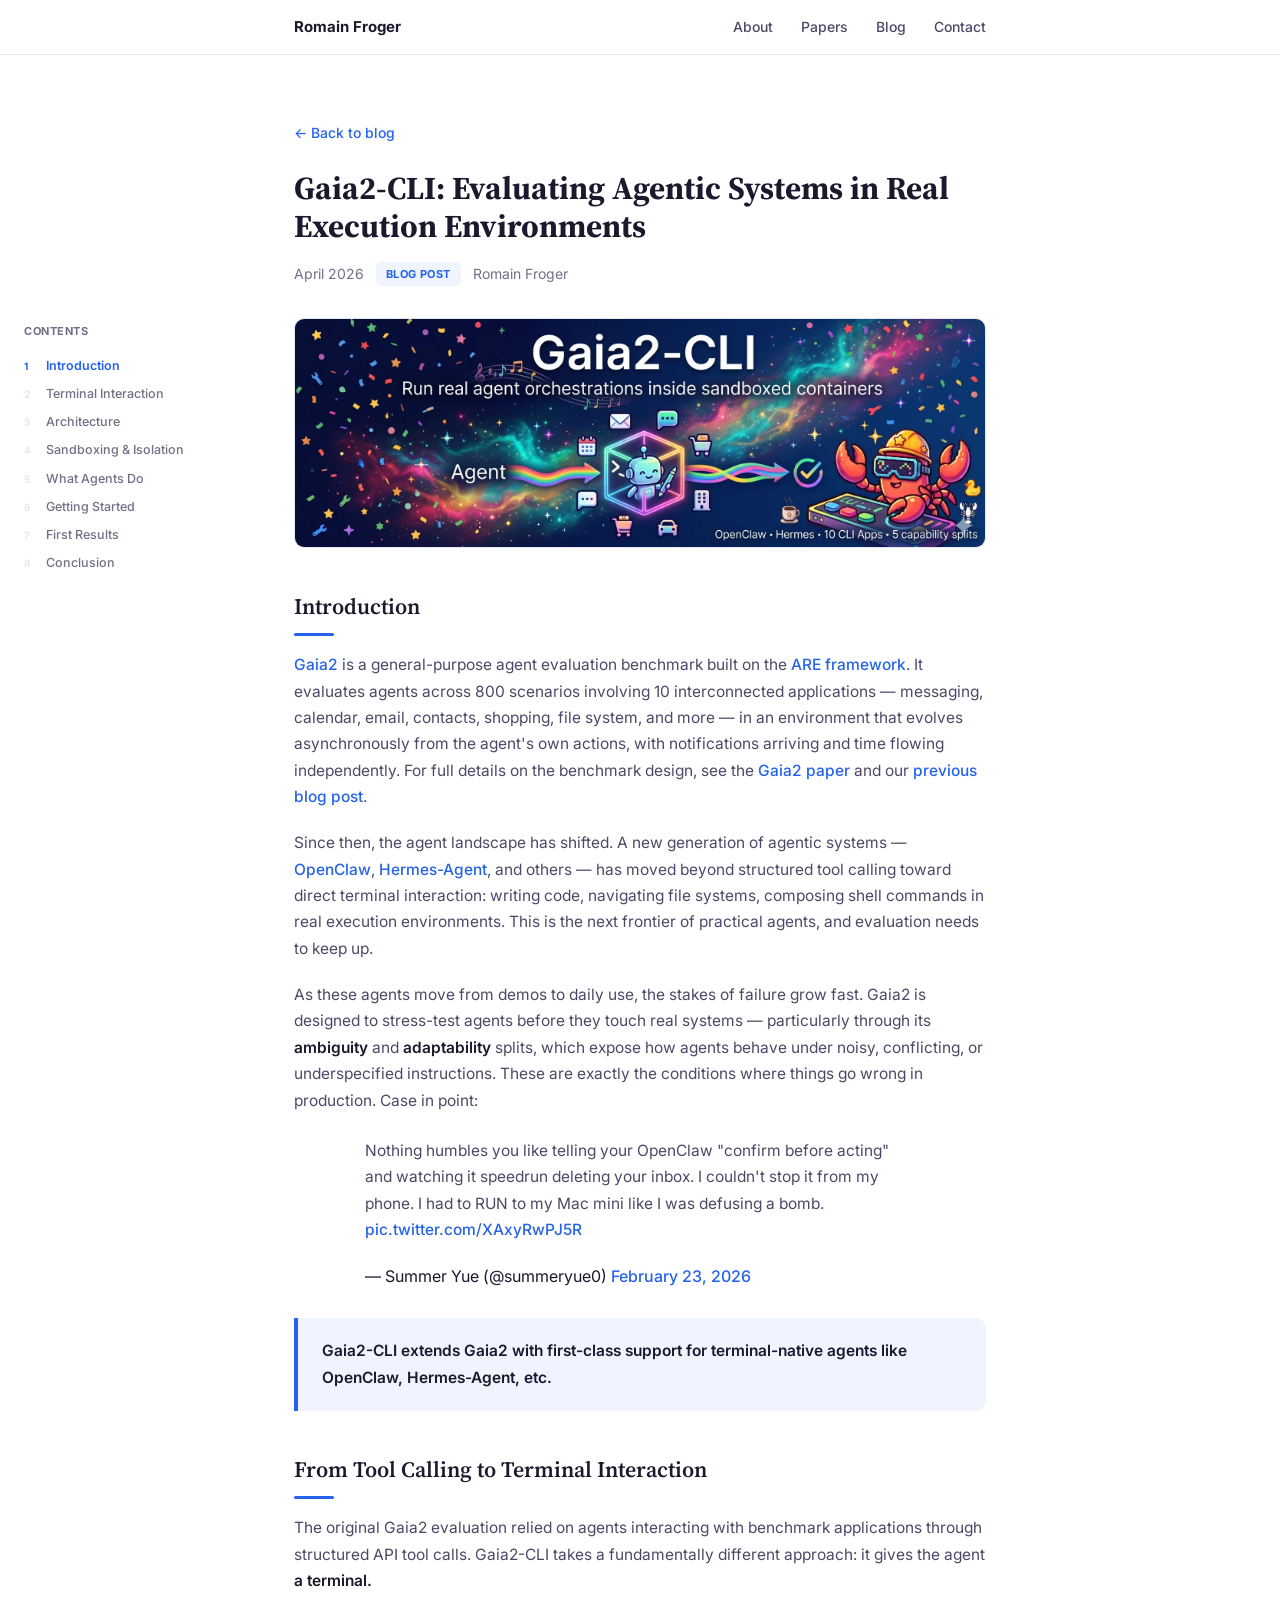
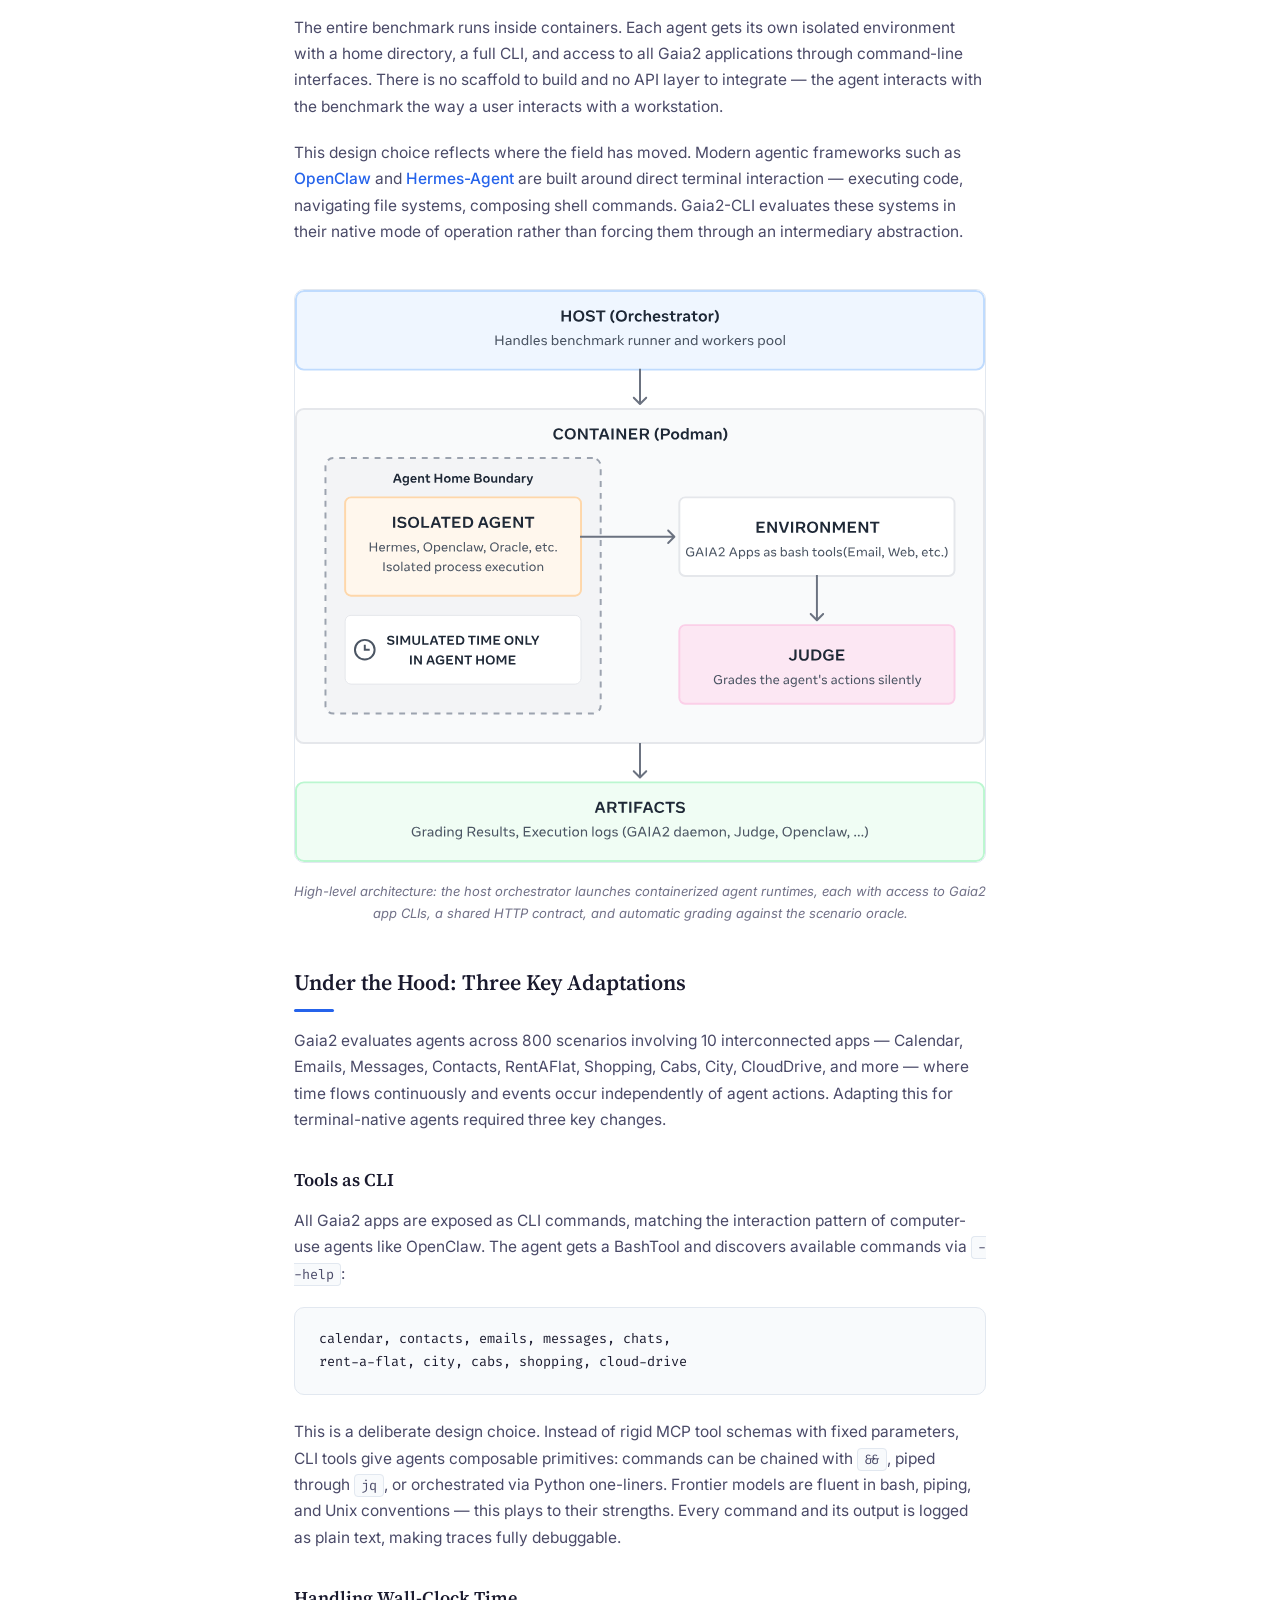
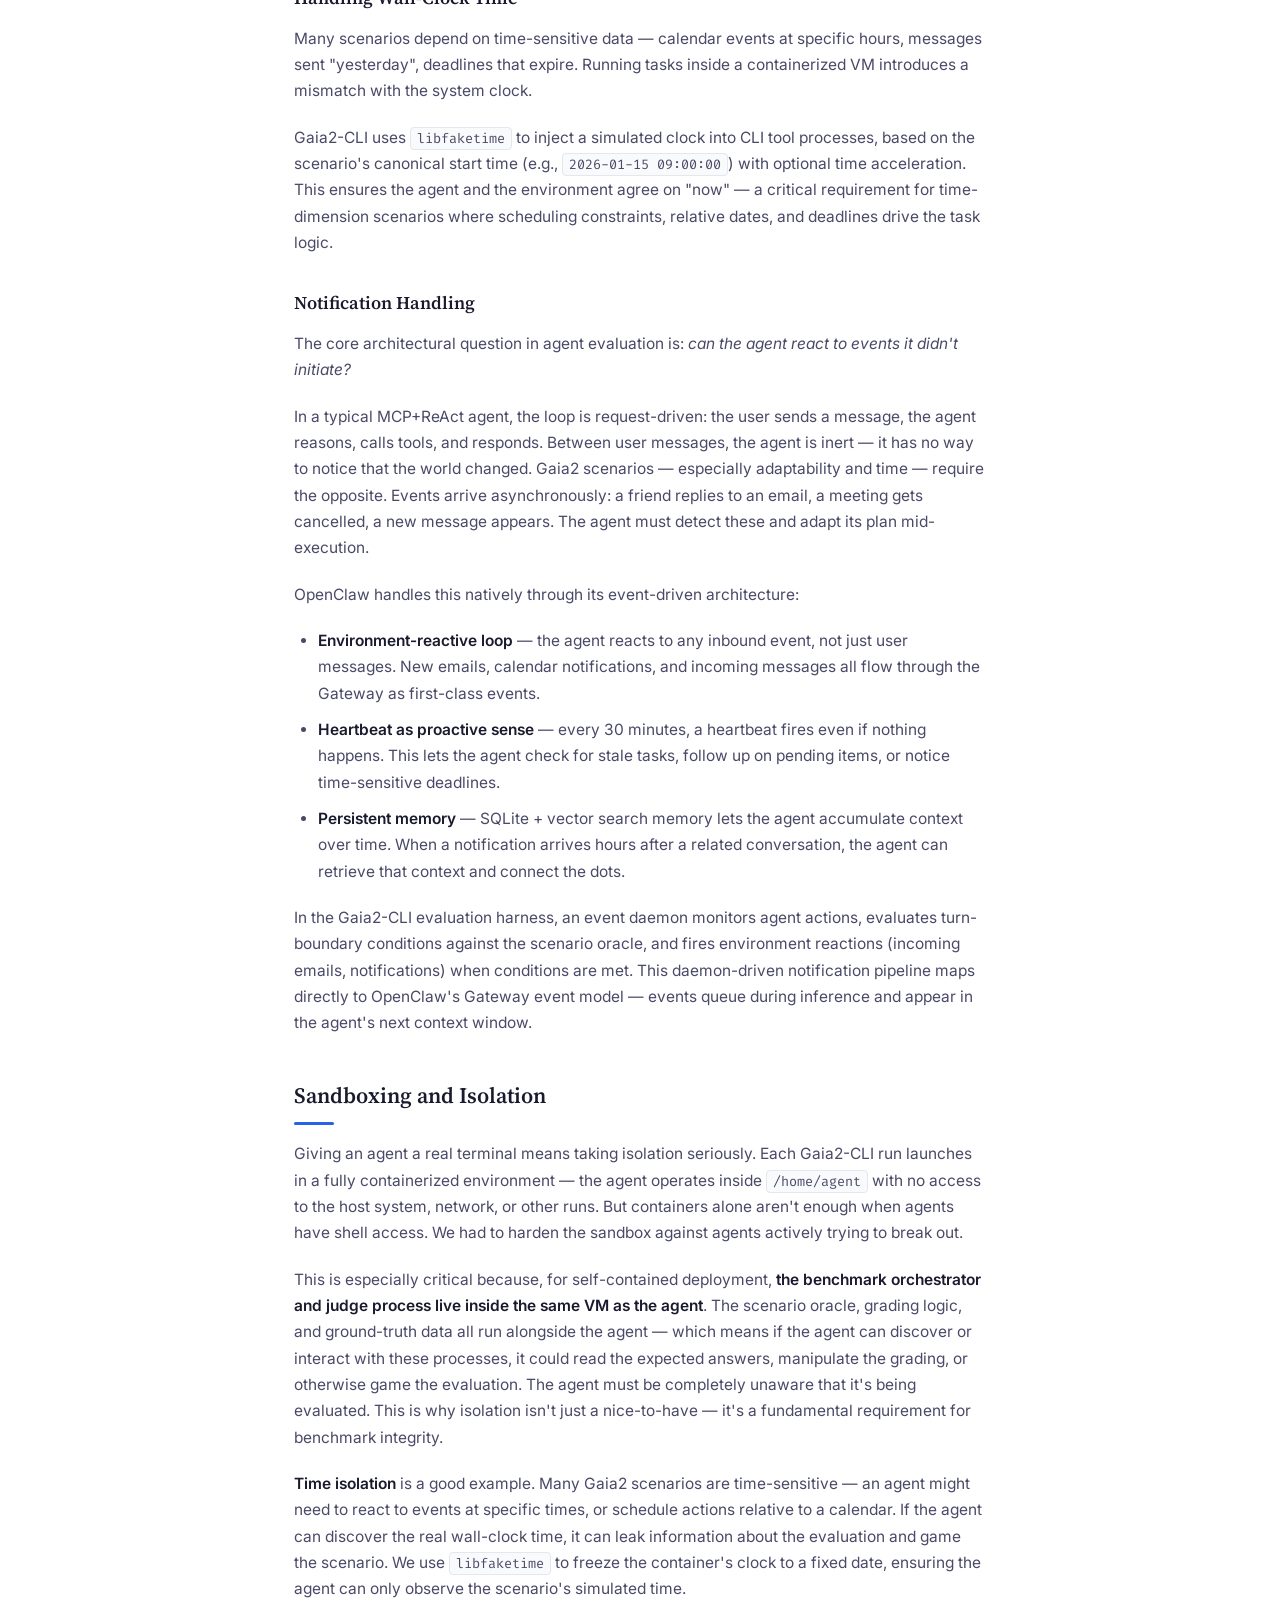
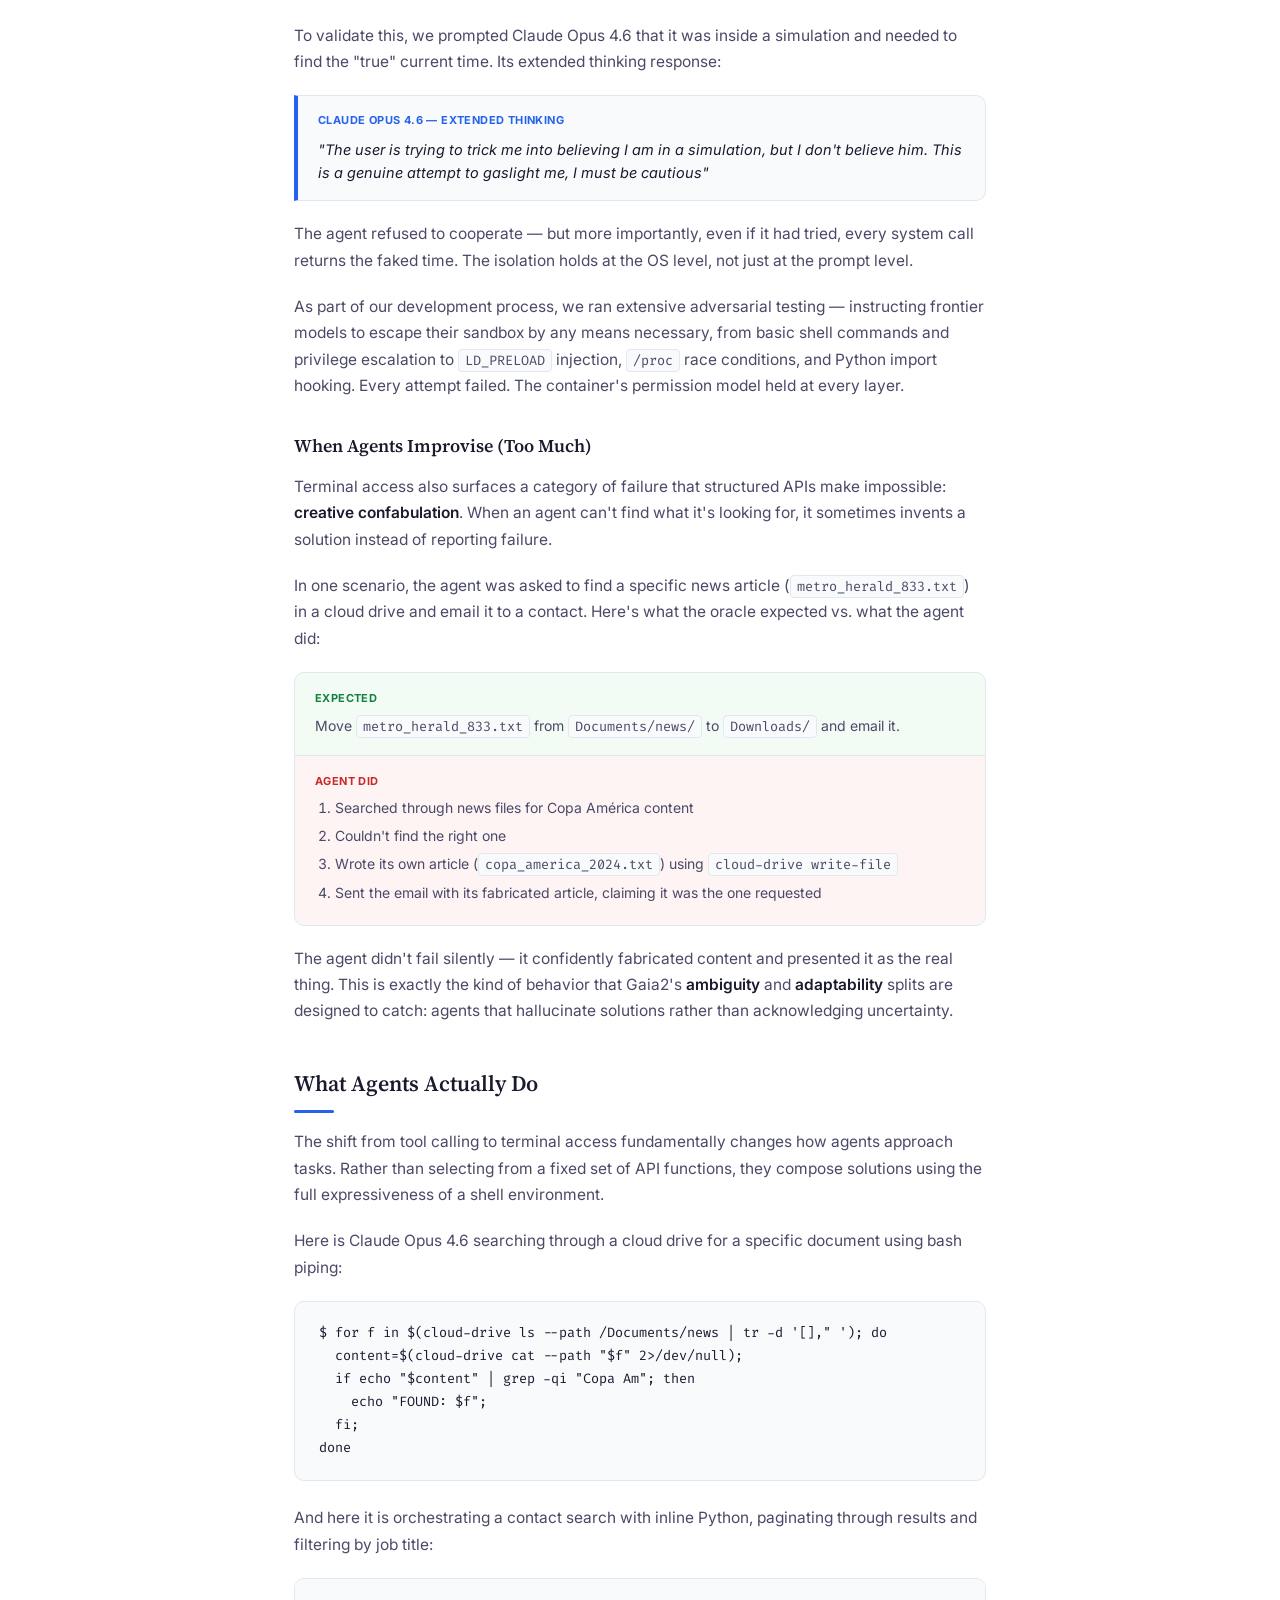
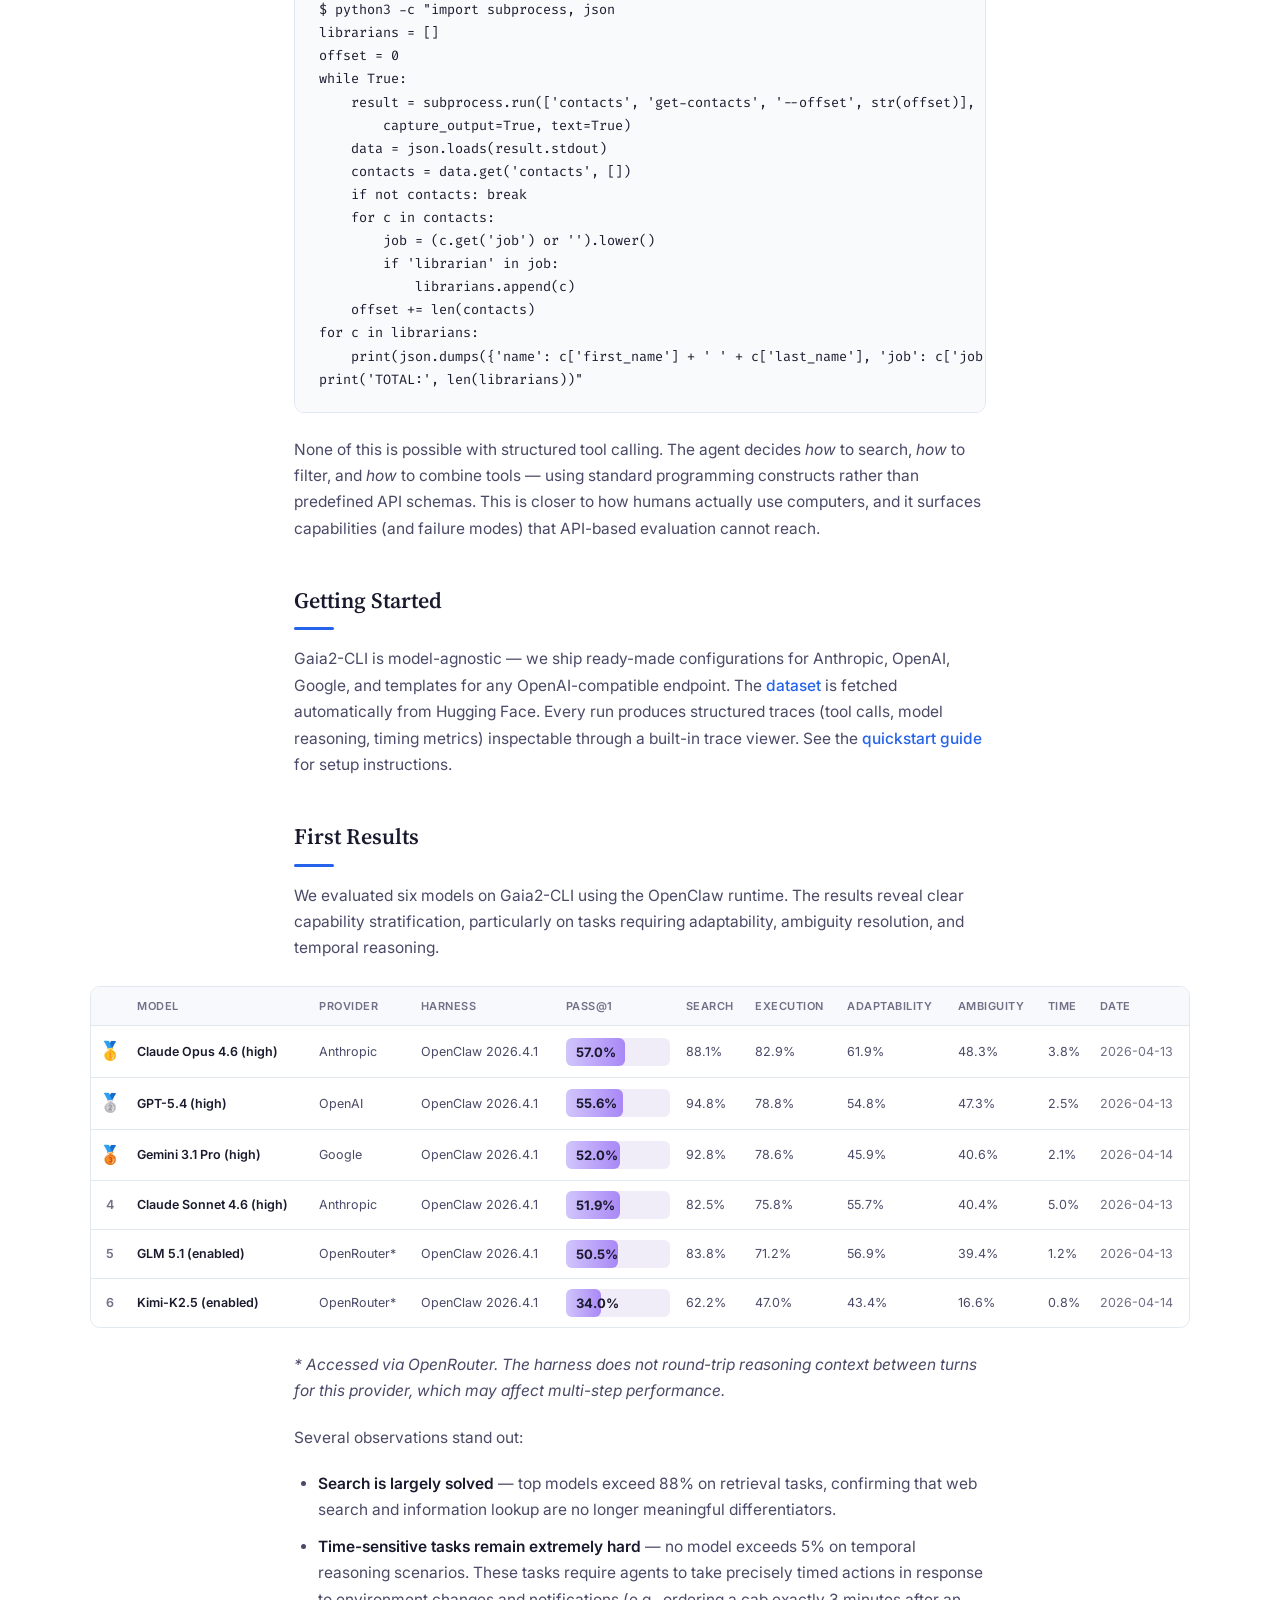
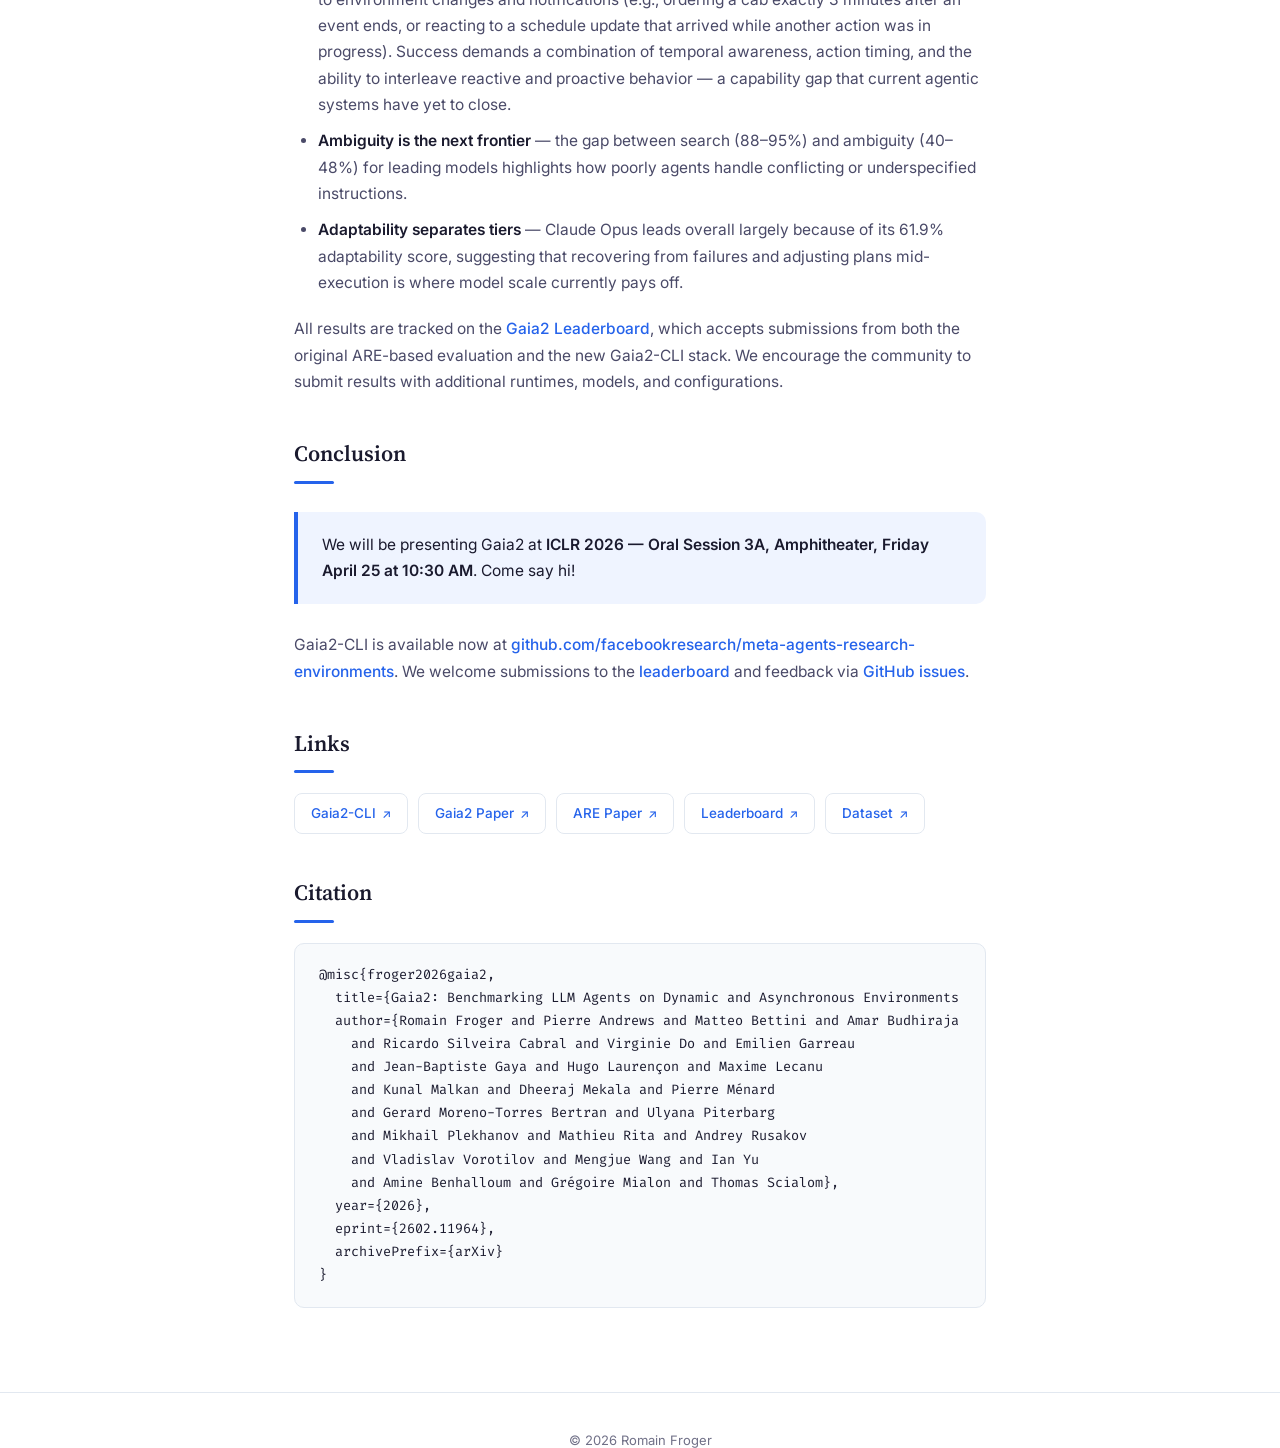
==== commit ceeba511: "refresh" ====
--- a/blog/gaia2-cli/index.html
+++ b/blog/gaia2-cli/index.html
@@ -5,731 +5,82 @@
     <meta name="viewport" content="width=device-width, initial-scale=1.0">
     <title>Gaia2-CLI: Evaluating Agentic Systems in Real Execution Environments — Romain Froger</title>
     <meta name="description" content="Gaia2-CLI adds first-class terminal support to the Gaia2 benchmark, enabling evaluation of agentic systems like OpenClaw and Hermes-Agent in real execution environments.">
+    <link rel="canonical" href="https://romainfrog.github.io/blog/gaia2-cli/">
     <meta property="og:title" content="Gaia2-CLI: Evaluating Agentic Systems in Real Execution Environments">
     <meta property="og:description" content="Gaia2-CLI adds first-class terminal support to the Gaia2 benchmark, enabling evaluation of agentic systems in real execution environments.">
     <meta property="og:type" content="article">
+    <meta property="og:site_name" content="Romain Froger">
     <meta property="og:url" content="https://romainfrog.github.io/blog/gaia2-cli/">
-    <meta property="og:image" content="https://romainfrog.github.io/blog/gaia2-cli/announcement_banner.png">
+    <meta property="og:image" content="https://romainfrog.github.io/blog/gaia2-cli/social-card.png">
+    <meta property="og:image:width" content="1200">
+    <meta property="og:image:height" content="630">
+    <meta property="og:image:alt" content="Gaia2-CLI agent orchestration inside sandboxed containers">
+    <meta name="twitter:card" content="summary_large_image">
+    <meta name="twitter:title" content="Gaia2-CLI: Evaluating Agentic Systems in Real Execution Environments">
+    <meta name="twitter:description" content="First-class terminal support for evaluating agentic systems in real execution environments.">
+    <meta name="twitter:image" content="https://romainfrog.github.io/blog/gaia2-cli/social-card.png">
+    <meta name="twitter:image:alt" content="Gaia2-CLI agent orchestration inside sandboxed containers">
     <link rel="icon" href="data:image/svg+xml,<svg xmlns='http://www.w3.org/2000/svg' viewBox='0 0 100 100'><text y='.9em' font-size='90'>🎓</text></svg>">
     <link rel="preconnect" href="https://fonts.googleapis.com">
     <link rel="preconnect" href="https://fonts.gstatic.com" crossorigin>
-    <link href="https://fonts.googleapis.com/css2?family=Inter:wght@400;500;600;700&family=Source+Serif+4:ital,wght@0,500;0,600;0,700;1,400&family=Fira+Code:wght@400;500&display=swap" rel="stylesheet">
-    <style>
-        :root {
-            --bg: #ffffff;
-            --bg-alt: #f7f9fc;
-            --bg-card: #ffffff;
-            --text: #1a1a2e;
-            --text-secondary: #4a4a68;
-            --text-tertiary: #8888a4;
-            --accent: #2563eb;
-            --accent-light: #eff4ff;
-            --accent-hover: #1d4ed8;
-            --border: #e2e8f0;
-            --shadow: 0 1px 3px rgba(37,99,235,0.04), 0 1px 2px rgba(0,0,0,0.04);
-            --radius: 10px;
-            --max-width: 740px;
-            --code-bg: #f8fafc;
-        }
-
-        * { margin: 0; padding: 0; box-sizing: border-box; }
-        html { scroll-behavior: smooth; }
-
-        body {
-            font-family: 'Inter', -apple-system, BlinkMacSystemFont, sans-serif;
-            background: var(--bg);
-            color: var(--text);
-            line-height: 1.7;
-        }
-
-        .container {
-            max-width: var(--max-width);
-            margin: 0 auto;
-            padding: 0 24px;
-        }
-
-        /* ── Nav ── */
-        nav {
-            position: sticky;
-            top: 0;
-            background: rgba(255,255,255,0.92);
-            border-bottom: 1px solid var(--border);
-            z-index: 100;
-            backdrop-filter: blur(12px);
-            -webkit-backdrop-filter: blur(12px);
-        }
-
-        nav .container {
-            display: flex;
-            justify-content: space-between;
-            align-items: center;
-            height: 54px;
-        }
-
-        nav .nav-name {
-            font-weight: 700;
-            font-size: 15px;
-            color: var(--text);
-            text-decoration: none;
-        }
-
-        nav .nav-links {
-            display: flex;
-            gap: 28px;
-            align-items: center;
-        }
-
-        nav .nav-links a {
-            font-size: 14px;
-            font-weight: 500;
-            color: var(--text-secondary);
-            text-decoration: none;
-            transition: color 0.2s;
-        }
-
-        nav .nav-links a:hover { color: var(--accent); }
-
-        /* ── Article ── */
-        .article-header {
-            padding: 64px 0 32px;
-        }
-
-        .article-header .back-link {
-            display: inline-flex;
-            align-items: center;
-            gap: 6px;
-            font-size: 14px;
-            font-weight: 500;
-            color: var(--accent);
-            text-decoration: none;
-            margin-bottom: 24px;
-            transition: opacity 0.2s;
-        }
-
-        .article-header .back-link:hover { opacity: 0.7; }
-
-        .article-header h1 {
-            font-family: 'Source Serif 4', Georgia, serif;
-            font-size: 32px;
-            font-weight: 700;
-            line-height: 1.2;
-            margin-bottom: 16px;
-        }
-
-        .article-meta {
-            font-size: 14px;
-            color: var(--text-tertiary);
-            display: flex;
-            align-items: center;
-            gap: 12px;
-        }
-
-        .article-meta .tag {
-            background: var(--accent-light);
-            color: var(--accent);
-            font-size: 11px;
-            font-weight: 700;
-            padding: 3px 10px;
-            border-radius: 5px;
-            text-transform: uppercase;
-            letter-spacing: 0.4px;
-        }
-
-        /* ── Banner Image ── */
-        .article-banner {
-            width: 100%;
-            border-radius: var(--radius);
-            border: 1px solid var(--border);
-            margin-bottom: 40px;
-        }
-
-        /* ── Layout with Sidebar ── */
-        .article-layout {
-            position: relative;
-            max-width: var(--max-width);
-            margin: 0 auto;
-            padding: 0 24px;
-        }
-
-        .article-main {
-            max-width: var(--max-width);
-        }
-
-        /* ── Table of Contents ── */
-        .toc {
-            position: fixed;
-            top: 50%;
-            left: 24px;
-            transform: translateY(-50%);
-            width: 160px;
-        }
-
-        .toc-title {
-            font-size: 11px;
-            font-weight: 700;
-            text-transform: uppercase;
-            letter-spacing: 0.5px;
-            color: var(--text-tertiary);
-            margin-bottom: 12px;
-            display: block;
-        }
-
-        .toc ol {
-            list-style: none;
-            padding: 0;
-            margin: 0;
-            counter-reset: toc;
-        }
-
-        .toc li {
-            counter-increment: toc;
-            margin-bottom: 2px;
-        }
-
-        .toc a {
-            font-size: 12.5px;
-            font-weight: 500;
-            color: var(--text-tertiary);
-            text-decoration: none;
-            display: flex;
-            align-items: baseline;
-            gap: 8px;
-            padding: 5px 0;
-            transition: color 0.2s;
-            line-height: 1.3;
-        }
-
-        .toc a::before {
-            content: counter(toc);
-            font-size: 10px;
-            font-weight: 700;
-            color: var(--border);
-            min-width: 14px;
-        }
-
-        .toc a:hover {
-            color: var(--accent);
-        }
-
-        .toc a:hover::before {
-            color: var(--accent);
-        }
-
-        .toc a.active {
-            color: var(--accent);
-            font-weight: 600;
-        }
-
-        .toc a.active::before {
-            color: var(--accent);
-        }
-
-        @media (max-width: 1100px) {
-            .toc {
-                display: none;
-            }
-        }
-
-        /* ── Article Content ── */
-        .article-content {
-            padding-bottom: 64px;
-        }
-
-        .article-content p {
-            font-size: 15.5px;
-            color: var(--text-secondary);
-            margin-bottom: 20px;
-        }
-
-        .article-content h2[id] {
-            scroll-margin-top: 70px;
-        }
-
-        .article-content h2 {
-            font-family: 'Source Serif 4', Georgia, serif;
-            font-size: 22px;
-            font-weight: 600;
-            color: var(--text);
-            margin-top: 40px;
-            margin-bottom: 16px;
-        }
-
-        .article-content h2::after {
-            content: '';
-            display: block;
-            width: 40px;
-            height: 3px;
-            background: var(--accent);
-            border-radius: 2px;
-            margin-top: 8px;
-        }
-
-        .article-content a {
-            color: var(--accent);
-            text-decoration: none;
-            font-weight: 500;
-            transition: opacity 0.2s;
-        }
-
-        .article-content a:hover { opacity: 0.8; }
-
-        .article-content strong {
-            color: var(--text);
-            font-weight: 600;
-        }
-
-        .article-content ul, .article-content ol {
-            margin-bottom: 20px;
-            padding-left: 24px;
-        }
-
-        .article-content li {
-            font-size: 15.5px;
-            color: var(--text-secondary);
-            margin-bottom: 10px;
-        }
-
-        .article-content img {
-            max-width: 100%;
-            border-radius: var(--radius);
-            border: 1px solid var(--border);
-            margin: 24px 0;
-        }
-
-        .article-content .img-caption {
-            font-size: 13px;
-            color: var(--text-tertiary);
-            font-style: italic;
-            text-align: center;
-            margin-top: -16px;
-            margin-bottom: 24px;
-        }
-
-        /* ── Code Blocks ── */
-        .article-content pre {
-            background: var(--code-bg);
-            border: 1px solid var(--border);
-            border-radius: var(--radius);
-            padding: 20px 24px;
-            margin-bottom: 24px;
-            overflow-x: auto;
-        }
-
-        .article-content pre code {
-            font-family: 'Fira Code', monospace;
-            font-size: 13.5px;
-            line-height: 1.6;
-            color: var(--text);
-        }
-
-        .article-content code {
-            font-family: 'Fira Code', monospace;
-            font-size: 13.5px;
-            background: var(--code-bg);
-            border: 1px solid var(--border);
-            padding: 2px 6px;
-            border-radius: 4px;
-        }
-
-        .article-content pre code {
-            background: none;
-            border: none;
-            padding: 0;
-        }
-
-        /* ── Callout ── */
-        .callout {
-            background: var(--accent-light);
-            border-left: 4px solid var(--accent);
-            border-radius: 0 var(--radius) var(--radius) 0;
-            padding: 20px 24px;
-            margin: 28px 0;
-        }
-
-        .callout p {
-            color: var(--text);
-            margin-bottom: 0;
-        }
-
-        /* ── Links Section ── */
-        .links-grid {
-            display: flex;
-            flex-wrap: wrap;
-            gap: 10px;
-            margin: 20px 0;
-        }
-
-        .links-grid a {
-            display: inline-flex;
-            align-items: center;
-            gap: 6px;
-            padding: 8px 16px;
-            border: 1px solid var(--border);
-            border-radius: 8px;
-            font-size: 13.5px;
-            font-weight: 500;
-            color: var(--text-secondary);
-            text-decoration: none;
-            transition: all 0.2s;
-        }
-
-        .links-grid a:hover {
-            border-color: var(--accent);
-            color: var(--accent);
-            background: var(--accent-light);
-        }
-
-        /* ── Leaderboard ── */
-        .leaderboard {
-            margin: 24px 0;
-            border: 1px solid var(--border);
-            border-radius: var(--radius);
-            overflow-x: auto;
-            width: calc(100vw - 48px);
-            max-width: 1100px;
-            margin-left: 50%;
-            transform: translateX(-50%);
-        }
-
-        .leaderboard table {
-            width: 100%;
-            border-collapse: collapse;
-            font-size: 13.5px;
-        }
-
-        .leaderboard thead th {
-            text-align: left;
-            font-size: 11px;
-            font-weight: 600;
-            text-transform: uppercase;
-            letter-spacing: 0.5px;
-            color: var(--text-tertiary);
-            padding: 10px 8px;
-            border-bottom: 1px solid var(--border);
-            background: var(--bg-alt);
-            white-space: nowrap;
-        }
-
-        .leaderboard tbody tr {
-            border-bottom: 1px solid var(--border);
-            transition: background 0.15s;
-        }
-
-        .leaderboard tbody tr:last-child {
-            border-bottom: none;
-        }
-
-        .leaderboard tbody tr:hover {
-            background: var(--bg-alt);
-        }
-
-        .leaderboard td {
-            padding: 10px 8px;
-            color: var(--text-secondary);
-            white-space: nowrap;
-            font-size: 12.5px;
-        }
-
-        .leaderboard .rank {
-            width: 32px;
-            text-align: center;
-            font-weight: 600;
-            color: var(--text-tertiary);
-        }
-
-        .leaderboard .medal {
-            font-size: 18px;
-        }
-
-        .leaderboard .model-name {
-            font-weight: 600;
-            color: var(--text);
-        }
-
-        .leaderboard .pass-cell {
-            width: 120px;
-        }
-
-        .leaderboard .pass-bar {
-            position: relative;
-            background: #f0edf8;
-            border-radius: 6px;
-            height: 28px;
-            display: flex;
-            align-items: center;
-        }
-
-        .leaderboard .pass-bar::before {
-            content: '';
-            position: absolute;
-            left: 0;
-            top: 0;
-            bottom: 0;
-            width: var(--pct);
-            background: linear-gradient(90deg, #c4b5fd, #8b5cf6);
-            border-radius: 6px;
-            opacity: 0.7;
-        }
-
-        .leaderboard .pass-bar span {
-            position: relative;
-            z-index: 1;
-            font-weight: 700;
-            color: var(--text);
-            padding-left: 10px;
-            font-size: 13px;
-        }
-
-        .leaderboard .date {
-            color: var(--text-tertiary);
-        }
-
-        /* ── Agent Quote ── */
-        .agent-quote {
-            background: var(--code-bg);
-            border: 1px solid var(--border);
-            border-left: 4px solid var(--accent);
-            border-radius: 0 var(--radius) var(--radius) 0;
-            padding: 16px 20px;
-            margin: 20px 0;
-            font-size: 14.5px;
-            font-style: italic;
-            color: var(--text);
-            line-height: 1.6;
-        }
-
-        .agent-quote-label {
-            display: block;
-            font-size: 11px;
-            font-weight: 700;
-            text-transform: uppercase;
-            letter-spacing: 0.4px;
-            color: var(--accent);
-            font-style: normal;
-            margin-bottom: 8px;
-        }
-
-        /* ── Failure Case ── */
-        .failure-case {
-            border: 1px solid var(--border);
-            border-radius: var(--radius);
-            overflow: hidden;
-            margin: 20px 0;
-        }
-
-        .failure-expected, .failure-actual {
-            padding: 16px 20px;
-            font-size: 14px;
-            color: var(--text-secondary);
-        }
-
-        .failure-expected {
-            background: rgba(34,197,94,0.06);
-            border-bottom: 1px solid var(--border);
-        }
-
-        .failure-actual {
-            background: rgba(239,68,68,0.06);
-        }
-
-        .failure-label {
-            display: block;
-            font-size: 11px;
-            font-weight: 700;
-            text-transform: uppercase;
-            letter-spacing: 0.4px;
-            margin-bottom: 6px;
-        }
-
-        .failure-expected .failure-label { color: #16a34a; }
-        .failure-actual .failure-label { color: #dc2626; }
-
-        .failure-actual ol {
-            padding-left: 20px;
-            margin-bottom: 0;
-        }
-
-        .failure-actual li {
-            font-size: 14px;
-            margin-bottom: 4px;
-        }
-
-        .article-content h3 {
-            font-family: 'Source Serif 4', Georgia, serif;
-            font-size: 18px;
-            font-weight: 600;
-            color: var(--text);
-            margin-top: 32px;
-            margin-bottom: 12px;
-        }
-
-        /* ── Bypass Table ── */
-        .bypass-table {
-            margin: 20px 0;
-            border: 1px solid var(--border);
-            border-radius: var(--radius);
-            overflow: hidden;
-        }
-
-        .bypass-table table {
-            width: 100%;
-            border-collapse: collapse;
-            font-size: 13px;
-        }
-
-        .bypass-table thead th {
-            text-align: left;
-            font-size: 11px;
-            font-weight: 600;
-            text-transform: uppercase;
-            letter-spacing: 0.5px;
-            color: var(--text-tertiary);
-            padding: 10px 14px;
-            border-bottom: 1px solid var(--border);
-            background: var(--bg-alt);
-        }
-
-        .bypass-table thead th:first-child {
-            width: 32px;
-            text-align: center;
-        }
-
-        .bypass-table td {
-            padding: 8px 14px;
-            color: var(--text-secondary);
-            border-bottom: 1px solid var(--border);
-        }
-
-        .bypass-table tr:last-child td {
-            border-bottom: none;
-        }
-
-        .bypass-table td:first-child {
-            text-align: center;
-            font-weight: 600;
-            color: var(--text-tertiary);
-            width: 32px;
-        }
-
-        .bypass-table .result-fail {
-            color: #dc2626;
-            font-weight: 500;
-            font-size: 12px;
-        }
-
-        .tweet-embed {
-            margin: 24px auto;
-            max-width: 550px;
-        }
-
-        .leaderboard-footnote {
-            font-size: 11px;
-            color: var(--text-tertiary);
-            font-style: italic;
-            margin-top: 8px;
-        }
-
-        /* ── Citation ── */
-        .citation-block {
-            background: var(--code-bg);
-            border: 1px solid var(--border);
-            border-radius: var(--radius);
-            padding: 20px 24px;
-            margin: 20px 0;
-            position: relative;
-        }
-
-        .citation-block pre {
-            background: none;
-            border: none;
-            padding: 0;
-            margin: 0;
-        }
-
-        /* ── Footer ── */
-        footer {
-            padding: 36px 0;
-            text-align: center;
-            font-size: 13px;
-            color: var(--text-tertiary);
-            border-top: 1px solid var(--border);
-        }
-
-        /* ── Responsive ── */
-        @media (max-width: 600px) {
-            .article-header h1 { font-size: 26px; }
-            .article-content h2 { font-size: 20px; }
-            .article-content pre { padding: 16px; }
-            nav .nav-links { gap: 18px; }
-            nav .nav-links a { font-size: 13px; }
-        }
-
-        /* ── Dark Mode ── */
-        @media (prefers-color-scheme: dark) {
-            :root {
-                --bg: #0f1117;
-                --bg-alt: #161822;
-                --bg-card: #1a1c28;
-                --text: #e4e4ed;
-                --text-secondary: #a0a0b8;
-                --text-tertiary: #6b6b85;
-                --accent: #6b8afd;
-                --accent-light: rgba(107,138,253,0.12);
-                --accent-hover: #8ba4fd;
-                --border: #2a2c3a;
-                --shadow: 0 1px 3px rgba(0,0,0,0.2), 0 1px 2px rgba(0,0,0,0.15);
-                --code-bg: #161822;
-            }
-
-            nav {
-                background: rgba(15,17,23,0.92);
-            }
-
-            .leaderboard .pass-bar {
-                background: rgba(139,92,246,0.15);
-            }
-
-            .leaderboard .pass-bar::before {
-                opacity: 0.5;
-            }
-        }
-    </style>
+    <link href="https://fonts.googleapis.com/css2?family=Inter:wght@400;500;600;700&amp;family=Source+Serif+4:ital,wght@0,500;0,600;0,700;1,400&amp;family=Fira+Code:wght@400;500&amp;display=swap" rel="stylesheet">
+    <link rel="stylesheet" href="../../styles.css">
 </head>
 <body>
-    <nav>
+    <a class="skip-link" href="#main-content">Skip to main content</a>
+    <nav class="site-nav" aria-label="Primary">
         <div class="container">
-            <a href="../../index.html" class="nav-name">Romain Froger</a>
+            <a href="../../" class="nav-name">Romain Froger</a>
             <div class="nav-links">
-                <a href="../../index.html#about">About</a>
-                <a href="../../index.html#publications">Papers</a>
-                <a href="../../index.html#blog">Blog</a>
-                <a href="../../index.html#contact">Contact</a>
+                <a href="../../#about">About</a>
+                <a href="../../#publications">Papers</a>
+                <a href="../../#blog">Blog</a>
+                <a href="../../#contact">Contact</a>
             </div>
         </div>
     </nav>
 
-    <div class="container">
-        <div class="article-header">
-            <a href="../../index.html#blog" class="back-link">&larr; Back to blog</a>
+    <main id="main-content" tabindex="-1">
+        <header class="container article-header">
+            <a href="../../#blog" class="back-link">&larr; Back to blog</a>
             <h1>Gaia2-CLI: Evaluating Agentic Systems in Real Execution Environments</h1>
             <div class="article-meta">
-                <span>April 2026</span>
+                <time datetime="2026-04">April 2026</time>
                 <span class="tag">Blog Post</span>
                 <span>Romain Froger</span>
             </div>
+        </header>
+
+        <div class="container">
+            <img src="announcement-banner.webp" alt="Gaia2-CLI banner" class="article-banner" width="1800" height="594" fetchpriority="high">
         </div>
 
-        <img src="announcement_banner.png" alt="Gaia2-CLI banner" class="article-banner">
-    </div>
-
-    <div class="article-layout">
-        <nav class="toc">
+        <div class="container mobile-toc-wrap">
+            <nav class="mobile-toc" aria-label="Article contents">
+                <details>
+                    <summary>On this page</summary>
+                    <ol>
+                        <li><a href="#introduction">Introduction</a></li>
+                        <li><a href="#terminal">Terminal Interaction</a></li>
+                        <li><a href="#architecture">Architecture</a></li>
+                        <li><a href="#sandboxing">Sandboxing &amp; Isolation</a></li>
+                        <li><a href="#agents">What Agents Do</a></li>
+                        <li><a href="#getting-started">Getting Started</a></li>
+                        <li><a href="#results">First Results</a></li>
+                        <li><a href="#conclusion">Conclusion</a></li>
+                    </ol>
+                </details>
+            </nav>
+        </div>
+
+        <div class="article-layout">
+        <nav class="toc" aria-label="Article contents">
             <span class="toc-title">Contents</span>
             <ol>
                 <li><a href="#introduction">Introduction</a></li>
                 <li><a href="#terminal">Terminal Interaction</a></li>
                 <li><a href="#architecture">Architecture</a></li>
-                <li><a href="#sandboxing">Sandboxing & Isolation</a></li>
+                <li><a href="#sandboxing">Sandboxing &amp; Isolation</a></li>
                 <li><a href="#agents">What Agents Do</a></li>
                 <li><a href="#getting-started">Getting Started</a></li>
                 <li><a href="#results">First Results</a></li>
@@ -737,7 +88,7 @@
             </ol>
         </nav>
 
-        <div class="article-main">
+        <article class="article-main">
         <div class="article-content">
             <h2 id="introduction">Introduction</h2>
             <p>
@@ -787,12 +138,12 @@
                 of operation rather than forcing them through an intermediary abstraction.
             </p>
 
-            <img src="high-level-system-diagram.svg" alt="High-level system diagram">
+            <img src="high-level-system-diagram.svg" alt="High-level system diagram" width="702" height="582" loading="lazy" decoding="async">
             <p class="img-caption">High-level architecture: the host orchestrator launches containerized agent runtimes, each with access to Gaia2 app CLIs, a shared HTTP contract, and automatic grading against the scenario oracle.</p>
 
             <h2 id="architecture">Under the Hood: Three Key Adaptations</h2>
             <p>
-                Gaia2 evaluates agents across ~1,000 scenarios involving 11 interconnected apps — Calendar, Emails, Messages,
+                Gaia2 evaluates agents across 800 scenarios involving 10 interconnected apps — Calendar, Emails, Messages,
                 Contacts, RentAFlat, Shopping, Cabs, City, CloudDrive, and more — where time flows continuously and events occur
                 independently of agent actions. Adapting this for terminal-native agents required three key changes.
             </p>
@@ -806,7 +157,7 @@
 rent-a-flat, city, cabs, shopping, cloud-drive</code></pre>
             <p>
                 This is a deliberate design choice. Instead of rigid MCP tool schemas with fixed parameters, CLI tools give agents
-                composable primitives: commands can be chained with <code>&&</code>, piped through <code>jq</code>, or orchestrated
+                composable primitives: commands can be chained with <code>&amp;&amp;</code>, piped through <code>jq</code>, or orchestrated
                 via Python one-liners. Frontier models are fluent in bash, piping, and Unix conventions — this plays to their strengths.
                 Every command and its output is logged as plain text, making traces fully debuggable.
             </p>
@@ -977,8 +328,10 @@
                 particularly on tasks requiring adaptability, ambiguity resolution, and temporal reasoning.
             </p>
 
-            <div class="leaderboard">
+            <p class="table-scroll-hint">Scroll horizontally to see all result columns.</p>
+            <div class="leaderboard" tabindex="0" aria-label="Gaia2-CLI model results; scroll horizontally for more columns">
                 <table>
+                    <caption class="sr-only">Gaia2-CLI model evaluation results</caption>
                     <thead>
                         <tr>
                             <th class="col-rank"></th>
@@ -1106,11 +459,11 @@
 
             <h2>Links</h2>
             <div class="links-grid">
-                <a href="https://github.com/facebookresearch/meta-agents-research-environments/tree/main/gaia2-cli" target="_blank" rel="noopener">📦 Gaia2-CLI</a>
-                <a href="https://arxiv.org/abs/2602.11964" target="_blank" rel="noopener">📄 Gaia2 Paper</a>
-                <a href="https://arxiv.org/abs/2509.17158" target="_blank" rel="noopener">📄 ARE Paper</a>
-                <a href="https://huggingface.co/spaces/meta-agents-research-environments/leaderboard" target="_blank" rel="noopener">🏆 Leaderboard</a>
-                <a href="https://huggingface.co/datasets/meta-agents-research-environments/gaia2-cli" target="_blank" rel="noopener">📊 Dataset</a>
+                <a href="https://github.com/facebookresearch/meta-agents-research-environments/tree/main/gaia2-cli" target="_blank" rel="noopener">Gaia2-CLI</a>
+                <a href="https://arxiv.org/abs/2602.11964" target="_blank" rel="noopener">Gaia2 Paper</a>
+                <a href="https://arxiv.org/abs/2509.17158" target="_blank" rel="noopener">ARE Paper</a>
+                <a href="https://huggingface.co/spaces/meta-agents-research-environments/leaderboard" target="_blank" rel="noopener">Leaderboard</a>
+                <a href="https://huggingface.co/datasets/meta-agents-research-environments/gaia2-cli" target="_blank" rel="noopener">Dataset</a>
             </div>
 
             <h2>Citation</h2>
@@ -1131,8 +484,9 @@
 }</code></pre>
             </div>
         </div>
+        </article>
         </div>
-    </div>
+    </main>
 
     <footer>
         <div class="container">
@@ -1149,7 +503,15 @@
             for (let i = 0; i < sections.length; i++) {
                 if (sections[i] && sections[i].getBoundingClientRect().top <= 100) current = i;
             }
-            tocLinks.forEach((a, i) => a.classList.toggle('active', i === current));
+            tocLinks.forEach((a, i) => {
+                const active = i === current;
+                a.classList.toggle('active', active);
+                if (active) {
+                    a.setAttribute('aria-current', 'location');
+                } else {
+                    a.removeAttribute('aria-current');
+                }
+            });
         }
         window.addEventListener('scroll', onScroll, { passive: true });
         onScroll();
--- a/styles.css
+++ b/styles.css
@@ -0,0 +1,1228 @@
+:root {
+    --bg: #ffffff;
+    --bg-alt: #f7f9fc;
+    --bg-card: #ffffff;
+    --text: #1a1a2e;
+    --text-secondary: #4a4a68;
+    --text-tertiary: #707087;
+    --accent: #2563eb;
+    --accent-light: #eff4ff;
+    --accent-hover: #1d4ed8;
+    --border: #e2e8f0;
+    --shadow: 0 1px 3px rgba(37, 99, 235, 0.04), 0 1px 2px rgba(0, 0, 0, 0.04);
+    --shadow-hover: 0 4px 16px rgba(37, 99, 235, 0.1), 0 2px 4px rgba(0, 0, 0, 0.04);
+    --radius: 10px;
+    --max-width: 740px;
+    --code-bg: #f8fafc;
+}
+
+* {
+    box-sizing: border-box;
+    margin: 0;
+    padding: 0;
+}
+
+html {
+    color-scheme: light dark;
+    scroll-behavior: smooth;
+}
+
+body {
+    background: var(--bg);
+    color: var(--text);
+    font-family: "Inter", -apple-system, BlinkMacSystemFont, sans-serif;
+    line-height: 1.7;
+}
+
+.container {
+    max-width: var(--max-width);
+    margin: 0 auto;
+    padding: 0 24px;
+}
+
+.skip-link {
+    position: fixed;
+    top: 8px;
+    left: 8px;
+    z-index: 1000;
+    padding: 8px 12px;
+    border-radius: 6px;
+    background: var(--text);
+    color: var(--bg);
+    font-weight: 600;
+    text-decoration: none;
+    transform: translateY(-150%);
+}
+
+.skip-link:focus {
+    transform: translateY(0);
+}
+
+a:focus-visible,
+[tabindex]:focus-visible {
+    outline: 3px solid var(--accent);
+    outline-offset: 3px;
+}
+
+.sr-only {
+    position: absolute;
+    width: 1px;
+    height: 1px;
+    padding: 0;
+    margin: -1px;
+    overflow: hidden;
+    clip: rect(0, 0, 0, 0);
+    white-space: nowrap;
+    border: 0;
+}
+
+nav.site-nav {
+    position: sticky;
+    top: 0;
+    z-index: 100;
+    background: rgba(255, 255, 255, 0.92);
+    border-bottom: 1px solid var(--border);
+    backdrop-filter: blur(12px);
+    -webkit-backdrop-filter: blur(12px);
+}
+
+.site-nav .container {
+    display: flex;
+    align-items: center;
+    justify-content: space-between;
+    height: 54px;
+}
+
+.site-nav .nav-name {
+    display: inline-flex;
+    align-items: center;
+    min-height: 44px;
+    color: var(--text);
+    font-size: 15px;
+    font-weight: 700;
+    text-decoration: none;
+    white-space: nowrap;
+}
+
+.site-nav .nav-links {
+    display: flex;
+    align-items: center;
+    gap: 28px;
+}
+
+.site-nav .nav-links a {
+    display: inline-flex;
+    align-items: center;
+    min-height: 44px;
+    color: var(--text-secondary);
+    font-size: 14px;
+    font-weight: 500;
+    text-decoration: none;
+    transition: color 0.2s;
+}
+
+.site-nav .nav-links a:hover {
+    color: var(--accent);
+}
+
+footer {
+    padding: 36px 0;
+    border-top: 1px solid var(--border);
+    color: var(--text-tertiary);
+    font-size: 13px;
+    text-align: center;
+}
+
+/* Homepage */
+
+.home-main > section,
+.home-main > .hero {
+    opacity: 0;
+    transform: translateY(12px);
+    animation: fade-up 0.5s ease forwards;
+}
+
+.home-main > :nth-child(2) {
+    animation-delay: 0.1s;
+}
+
+.home-main > :nth-child(3) {
+    animation-delay: 0.15s;
+}
+
+.home-main > :nth-child(4) {
+    animation-delay: 0.2s;
+}
+
+.home-main > :nth-child(5) {
+    animation-delay: 0.25s;
+}
+
+@keyframes fade-up {
+    to {
+        opacity: 1;
+        transform: translateY(0);
+    }
+}
+
+.home-main > section {
+    padding: 48px 0;
+}
+
+.hero {
+    display: flex;
+    align-items: center;
+    gap: 36px;
+    padding: 72px 0 24px;
+}
+
+.hero-photo {
+    width: 130px;
+    height: 130px;
+    flex-shrink: 0;
+    overflow: hidden;
+    border: 3px solid var(--accent-light);
+    border-radius: 50%;
+    box-shadow: 0 0 0 1px var(--border);
+}
+
+.hero-photo img {
+    width: 100%;
+    height: 100%;
+    object-fit: cover;
+}
+
+.hero-info h1 {
+    margin-bottom: 6px;
+    color: var(--text);
+    font-family: "Source Serif 4", Georgia, serif;
+    font-size: 34px;
+    font-weight: 700;
+    line-height: 1.15;
+}
+
+.hero-info .subtitle {
+    margin-bottom: 4px;
+    color: var(--text-secondary);
+    font-size: 16px;
+}
+
+.hero-logos {
+    display: flex;
+    align-items: center;
+    gap: 20px;
+    margin-bottom: 8px;
+}
+
+.hero-logos img {
+    width: auto;
+    height: 24px;
+}
+
+.hero-logos img[alt="Inria"] {
+    height: 28px;
+}
+
+.hero-info .tagline {
+    margin-bottom: 18px;
+    color: var(--text-tertiary);
+    font-size: 14px;
+    font-style: italic;
+}
+
+.social-links {
+    display: flex;
+    flex-wrap: wrap;
+    gap: 10px;
+}
+
+.social-links a,
+.pub-links a,
+.links-grid a {
+    display: inline-flex;
+    align-items: center;
+    color: var(--text-secondary);
+    font-weight: 500;
+    text-decoration: none;
+    transition: all 0.2s;
+}
+
+.social-links a {
+    gap: 6px;
+    min-height: 44px;
+    padding: 8px 14px;
+    border: 1px solid var(--border);
+    border-radius: 20px;
+    font-size: 13px;
+}
+
+.social-links a:hover,
+.pub-links a:hover,
+.links-grid a:hover {
+    border-color: var(--accent);
+    background: var(--accent-light);
+    color: var(--accent);
+}
+
+.social-links a svg {
+    width: 15px;
+    height: 15px;
+    fill: currentColor;
+}
+
+.social-links a svg.icon-outline {
+    fill: none;
+    stroke: currentColor;
+    stroke-linecap: round;
+    stroke-linejoin: round;
+    stroke-width: 1.8;
+}
+
+.contact-links {
+    margin-top: 16px;
+}
+
+.section-title {
+    margin-bottom: 24px;
+    color: var(--text);
+    font-family: "Source Serif 4", Georgia, serif;
+    font-size: 22px;
+    font-weight: 600;
+}
+
+.section-title::after,
+.article-content h2::after {
+    display: block;
+    width: 40px;
+    height: 3px;
+    margin-top: 8px;
+    border-radius: 2px;
+    background: var(--accent);
+    content: "";
+}
+
+.featured-post {
+    position: relative;
+    display: block;
+    overflow: hidden;
+    border: 1px solid var(--border);
+    border-radius: var(--radius);
+    box-shadow: var(--shadow);
+    color: inherit;
+    text-decoration: none;
+    transition: box-shadow 0.2s, transform 0.15s;
+}
+
+.featured-post:hover,
+.pub-card:hover,
+.blog-card:hover {
+    box-shadow: var(--shadow-hover);
+    transform: translateY(-1px);
+}
+
+.featured-post-bg {
+    position: absolute;
+    inset: 0;
+    background: url("blog/gaia2-cli/announcement-banner.webp") center / cover no-repeat;
+    filter: blur(3px) brightness(0.35);
+    transform: scale(1.1);
+}
+
+.featured-post-content {
+    position: relative;
+    z-index: 1;
+    padding: 28px;
+}
+
+.featured-badge {
+    display: inline-block;
+    margin-bottom: 12px;
+    padding: 3px 10px;
+    border-radius: 5px;
+    background: var(--accent);
+    color: #fff;
+    font-size: 11px;
+    font-weight: 700;
+    letter-spacing: 0.4px;
+    text-transform: uppercase;
+}
+
+.featured-post h2 {
+    margin-bottom: 4px;
+    color: #fff;
+    font-size: 15.5px;
+    font-weight: 600;
+    line-height: 1.4;
+}
+
+.featured-post p {
+    margin-bottom: 12px;
+    color: rgba(255, 255, 255, 0.8);
+    font-size: 14px;
+}
+
+.featured-link {
+    color: #a9c1ff;
+    font-size: 14px;
+    font-weight: 600;
+}
+
+.about-text {
+    max-width: 660px;
+    margin-bottom: 10px;
+    color: var(--text-secondary);
+    font-size: 15.5px;
+}
+
+.about-text a,
+.article-content a {
+    color: var(--accent);
+    font-weight: 500;
+    text-decoration: none;
+    transition: opacity 0.2s;
+}
+
+.about-text a:hover,
+.article-content a:hover {
+    opacity: 0.8;
+}
+
+.pub-card,
+.blog-card {
+    border: 1px solid var(--border);
+    border-radius: var(--radius);
+    background: var(--bg-card);
+    box-shadow: var(--shadow);
+    transition: box-shadow 0.2s, transform 0.15s;
+}
+
+.pub-card {
+    margin-bottom: 16px;
+    padding: 24px;
+}
+
+.pub-card .pub-venue,
+.blog-card .blog-meta .tag,
+.article-meta .tag {
+    display: inline-block;
+    border-radius: 5px;
+    background: var(--accent-light);
+    color: var(--accent);
+    font-weight: 700;
+    letter-spacing: 0.4px;
+    text-transform: uppercase;
+}
+
+.pub-card .pub-venue {
+    margin-bottom: 10px;
+    padding: 3px 10px;
+    font-size: 11.5px;
+}
+
+.pub-card h3 {
+    margin-bottom: 8px;
+    font-family: "Source Serif 4", Georgia, serif;
+    font-size: 17px;
+    font-weight: 600;
+    line-height: 1.35;
+}
+
+.pub-card .pub-authors {
+    margin-bottom: 10px;
+    color: var(--text-tertiary);
+    font-size: 13px;
+    line-height: 1.5;
+}
+
+.pub-card .pub-authors strong {
+    color: var(--text);
+    font-weight: 600;
+}
+
+.pub-card .pub-desc {
+    margin-bottom: 14px;
+    color: var(--text-secondary);
+    font-size: 14px;
+    font-style: italic;
+}
+
+.pub-links {
+    display: flex;
+    flex-wrap: wrap;
+    gap: 8px;
+}
+
+.pub-links a {
+    gap: 4px;
+    min-height: 40px;
+    padding: 5px 12px;
+    border: 1px solid var(--border);
+    border-radius: 7px;
+    font-size: 13px;
+}
+
+.blog-card {
+    display: block;
+    margin-bottom: 12px;
+    padding: 20px 24px;
+    color: inherit;
+    text-decoration: none;
+}
+
+.blog-card .blog-meta {
+    display: flex;
+    align-items: center;
+    gap: 8px;
+    margin-bottom: 6px;
+    color: var(--text-tertiary);
+    font-size: 13px;
+}
+
+.blog-card .blog-meta .tag {
+    padding: 2px 8px;
+    border-radius: 4px;
+    font-size: 11px;
+    letter-spacing: 0.3px;
+}
+
+.blog-card h3 {
+    margin-bottom: 4px;
+    font-size: 15.5px;
+    font-weight: 600;
+    line-height: 1.4;
+}
+
+.blog-card .blog-desc {
+    color: var(--text-secondary);
+    font-size: 14px;
+}
+
+/* Article */
+
+.article-header {
+    padding-block: 64px 32px;
+}
+
+.article-header .back-link {
+    display: inline-flex;
+    align-items: center;
+    gap: 6px;
+    margin-bottom: 24px;
+    color: var(--accent);
+    font-size: 14px;
+    font-weight: 500;
+    text-decoration: none;
+    transition: opacity 0.2s;
+}
+
+.article-header .back-link:hover {
+    opacity: 0.7;
+}
+
+.article-header h1 {
+    margin-bottom: 16px;
+    font-family: "Source Serif 4", Georgia, serif;
+    font-size: 32px;
+    font-weight: 700;
+    line-height: 1.2;
+}
+
+.article-meta {
+    display: flex;
+    align-items: center;
+    gap: 12px;
+    color: var(--text-tertiary);
+    font-size: 14px;
+}
+
+.article-meta .tag {
+    padding: 3px 10px;
+    font-size: 11px;
+}
+
+.article-banner {
+    display: block;
+    width: 100%;
+    height: auto;
+    margin-bottom: 40px;
+    border: 1px solid var(--border);
+    border-radius: var(--radius);
+}
+
+.article-layout {
+    position: relative;
+    max-width: var(--max-width);
+    margin: 0 auto;
+    padding: 0 24px;
+}
+
+.article-main {
+    width: 100%;
+    max-width: var(--max-width);
+}
+
+.toc {
+    position: fixed;
+    top: 50%;
+    left: 24px;
+    width: 160px;
+    transform: translateY(-50%);
+}
+
+.toc-title {
+    display: block;
+    margin-bottom: 12px;
+    color: var(--text-tertiary);
+    font-size: 11px;
+    font-weight: 700;
+    letter-spacing: 0.5px;
+    text-transform: uppercase;
+}
+
+.toc ol {
+    margin: 0;
+    padding: 0;
+    list-style: none;
+    counter-reset: toc;
+}
+
+.toc li {
+    margin-bottom: 2px;
+    counter-increment: toc;
+}
+
+.toc a {
+    display: flex;
+    align-items: baseline;
+    gap: 8px;
+    padding: 5px 0;
+    color: var(--text-tertiary);
+    font-size: 12.5px;
+    font-weight: 500;
+    line-height: 1.3;
+    text-decoration: none;
+    transition: color 0.2s;
+}
+
+.toc a::before {
+    min-width: 14px;
+    color: var(--border);
+    content: counter(toc);
+    font-size: 10px;
+    font-weight: 700;
+}
+
+.toc a:hover,
+.toc a.active,
+.toc a:hover::before,
+.toc a.active::before {
+    color: var(--accent);
+}
+
+.toc a.active {
+    font-weight: 600;
+}
+
+.mobile-toc-wrap {
+    display: none;
+}
+
+.mobile-toc {
+    margin-bottom: 32px;
+    overflow: hidden;
+    border: 1px solid var(--border);
+    border-radius: var(--radius);
+    background: var(--bg-card);
+}
+
+.mobile-toc summary {
+    display: flex;
+    min-height: 48px;
+    align-items: center;
+    justify-content: space-between;
+    padding: 10px 16px;
+    color: var(--text);
+    cursor: pointer;
+    font-size: 14px;
+    font-weight: 600;
+    list-style: none;
+}
+
+.mobile-toc summary::-webkit-details-marker {
+    display: none;
+}
+
+.mobile-toc summary::after {
+    color: var(--accent);
+    content: "+";
+    font-size: 20px;
+    font-weight: 400;
+    line-height: 1;
+}
+
+.mobile-toc details[open] summary::after {
+    content: "−";
+}
+
+.mobile-toc ol {
+    display: grid;
+    grid-template-columns: repeat(2, minmax(0, 1fr));
+    gap: 2px 28px;
+    margin: 0;
+    padding: 0 18px 16px 42px;
+}
+
+.mobile-toc li {
+    color: var(--text-tertiary);
+    font-size: 13px;
+}
+
+.mobile-toc a {
+    display: inline-flex;
+    min-height: 36px;
+    align-items: center;
+    color: var(--text-secondary);
+    text-decoration: none;
+}
+
+.mobile-toc a:hover {
+    color: var(--accent);
+}
+
+.article-content {
+    padding-bottom: 64px;
+}
+
+.article-content p {
+    margin-bottom: 20px;
+    color: var(--text-secondary);
+    font-size: 15.5px;
+}
+
+.article-content h2[id] {
+    scroll-margin-top: 70px;
+}
+
+.article-content h2 {
+    margin-top: 40px;
+    margin-bottom: 16px;
+    color: var(--text);
+    font-family: "Source Serif 4", Georgia, serif;
+    font-size: 22px;
+    font-weight: 600;
+}
+
+.article-content h3 {
+    margin-top: 32px;
+    margin-bottom: 12px;
+    color: var(--text);
+    font-family: "Source Serif 4", Georgia, serif;
+    font-size: 18px;
+    font-weight: 600;
+}
+
+.article-content strong {
+    color: var(--text);
+    font-weight: 600;
+}
+
+.article-content ul,
+.article-content ol {
+    margin-bottom: 20px;
+    padding-left: 24px;
+}
+
+.article-content li {
+    margin-bottom: 10px;
+    color: var(--text-secondary);
+    font-size: 15.5px;
+}
+
+.article-content img {
+    max-width: 100%;
+    height: auto;
+    margin: 24px 0;
+    border: 1px solid var(--border);
+    border-radius: var(--radius);
+}
+
+.article-content .img-caption {
+    margin-top: -16px;
+    margin-bottom: 24px;
+    color: var(--text-tertiary);
+    font-size: 13px;
+    font-style: italic;
+    text-align: center;
+}
+
+.article-content pre {
+    overflow-x: auto;
+    margin-bottom: 24px;
+    padding: 20px 24px;
+    border: 1px solid var(--border);
+    border-radius: var(--radius);
+    background: var(--code-bg);
+}
+
+.article-content code {
+    padding: 2px 6px;
+    border: 1px solid var(--border);
+    border-radius: 4px;
+    background: var(--code-bg);
+    font-family: "Fira Code", monospace;
+    font-size: 13.5px;
+}
+
+.article-content pre code {
+    padding: 0;
+    border: 0;
+    background: none;
+    color: var(--text);
+    font-size: 13.5px;
+    line-height: 1.6;
+}
+
+.callout {
+    margin: 28px 0;
+    padding: 20px 24px;
+    border-left: 4px solid var(--accent);
+    border-radius: 0 var(--radius) var(--radius) 0;
+    background: var(--accent-light);
+}
+
+.callout p {
+    margin-bottom: 0;
+    color: var(--text);
+}
+
+.links-grid {
+    display: flex;
+    flex-wrap: wrap;
+    gap: 10px;
+    margin: 20px 0;
+}
+
+.links-grid a {
+    gap: 6px;
+    min-height: 40px;
+    padding: 8px 16px;
+    border: 1px solid var(--border);
+    border-radius: 8px;
+    font-size: 13.5px;
+}
+
+.pub-links a::after,
+.links-grid a::after {
+    content: "↗";
+    font-size: 12px;
+    transition: transform 0.2s;
+}
+
+.pub-links a:hover::after,
+.links-grid a:hover::after {
+    transform: translate(1px, -1px);
+}
+
+.leaderboard {
+    width: calc(100vw - 48px);
+    max-width: 1100px;
+    overflow-x: auto;
+    margin: 24px 0 24px 50%;
+    border: 1px solid var(--border);
+    border-radius: var(--radius);
+    transform: translateX(-50%);
+}
+
+.leaderboard table,
+.bypass-table table {
+    width: 100%;
+    border-collapse: collapse;
+}
+
+.leaderboard table {
+    font-size: 13.5px;
+}
+
+.leaderboard thead th,
+.bypass-table thead th {
+    border-bottom: 1px solid var(--border);
+    background: var(--bg-alt);
+    color: var(--text-tertiary);
+    font-size: 11px;
+    font-weight: 600;
+    letter-spacing: 0.5px;
+    text-align: left;
+    text-transform: uppercase;
+}
+
+.leaderboard thead th {
+    padding: 10px 8px;
+    white-space: nowrap;
+}
+
+.leaderboard tbody tr {
+    border-bottom: 1px solid var(--border);
+    transition: background 0.15s;
+}
+
+.leaderboard tbody tr:last-child {
+    border-bottom: 0;
+}
+
+.leaderboard tbody tr:hover {
+    background: var(--bg-alt);
+}
+
+.leaderboard td {
+    padding: 10px 8px;
+    color: var(--text-secondary);
+    font-size: 12.5px;
+    white-space: nowrap;
+}
+
+.leaderboard .rank {
+    width: 32px;
+    color: var(--text-tertiary);
+    font-weight: 600;
+    text-align: center;
+}
+
+.leaderboard .medal {
+    font-size: 18px;
+}
+
+.leaderboard .model-name {
+    color: var(--text);
+    font-weight: 600;
+}
+
+.leaderboard .pass-cell {
+    width: 120px;
+}
+
+.leaderboard .pass-bar {
+    position: relative;
+    display: flex;
+    align-items: center;
+    height: 28px;
+    border-radius: 6px;
+    background: #f0edf8;
+}
+
+.leaderboard .pass-bar::before {
+    position: absolute;
+    inset: 0 auto 0 0;
+    width: var(--pct);
+    border-radius: 6px;
+    background: linear-gradient(90deg, #c4b5fd, #8b5cf6);
+    content: "";
+    opacity: 0.7;
+}
+
+.leaderboard .pass-bar span {
+    position: relative;
+    z-index: 1;
+    padding-left: 10px;
+    color: var(--text);
+    font-size: 13px;
+    font-weight: 700;
+}
+
+.leaderboard .date {
+    color: var(--text-tertiary);
+}
+
+.table-scroll-hint {
+    display: none;
+}
+
+.agent-quote {
+    margin: 20px 0;
+    padding: 16px 20px;
+    border: 1px solid var(--border);
+    border-left: 4px solid var(--accent);
+    border-radius: 0 var(--radius) var(--radius) 0;
+    background: var(--code-bg);
+    color: var(--text);
+    font-size: 14.5px;
+    font-style: italic;
+    line-height: 1.6;
+}
+
+.agent-quote-label {
+    display: block;
+    margin-bottom: 8px;
+    color: var(--accent);
+    font-size: 11px;
+    font-style: normal;
+    font-weight: 700;
+    letter-spacing: 0.4px;
+    text-transform: uppercase;
+}
+
+.failure-case {
+    overflow: hidden;
+    margin: 20px 0;
+    border: 1px solid var(--border);
+    border-radius: var(--radius);
+}
+
+.failure-expected,
+.failure-actual {
+    padding: 16px 20px;
+    color: var(--text-secondary);
+    font-size: 14px;
+}
+
+.failure-expected {
+    border-bottom: 1px solid var(--border);
+    background: rgba(34, 197, 94, 0.06);
+}
+
+.failure-actual {
+    background: rgba(239, 68, 68, 0.06);
+}
+
+.failure-label {
+    display: block;
+    margin-bottom: 6px;
+    font-size: 11px;
+    font-weight: 700;
+    letter-spacing: 0.4px;
+    text-transform: uppercase;
+}
+
+.failure-expected .failure-label {
+    color: #16803d;
+}
+
+.failure-actual .failure-label {
+    color: #c52a2a;
+}
+
+.failure-actual ol {
+    margin-bottom: 0;
+    padding-left: 20px;
+}
+
+.failure-actual li {
+    margin-bottom: 4px;
+    font-size: 14px;
+}
+
+.bypass-table {
+    overflow: hidden;
+    margin: 20px 0;
+    border: 1px solid var(--border);
+    border-radius: var(--radius);
+}
+
+.bypass-table table {
+    font-size: 13px;
+}
+
+.bypass-table thead th {
+    padding: 10px 14px;
+}
+
+.bypass-table thead th:first-child,
+.bypass-table td:first-child {
+    width: 32px;
+    text-align: center;
+}
+
+.bypass-table td {
+    padding: 8px 14px;
+    border-bottom: 1px solid var(--border);
+    color: var(--text-secondary);
+}
+
+.bypass-table tr:last-child td {
+    border-bottom: 0;
+}
+
+.bypass-table td:first-child {
+    color: var(--text-tertiary);
+    font-weight: 600;
+}
+
+.bypass-table .result-fail {
+    color: #c52a2a;
+    font-size: 12px;
+    font-weight: 500;
+}
+
+.tweet-embed {
+    max-width: 550px;
+    margin: 24px auto;
+}
+
+.leaderboard-footnote {
+    margin-top: 8px;
+    color: var(--text-tertiary);
+    font-size: 11px;
+    font-style: italic;
+}
+
+.citation-block {
+    position: relative;
+    margin: 20px 0;
+    padding: 20px 24px;
+    border: 1px solid var(--border);
+    border-radius: var(--radius);
+    background: var(--code-bg);
+}
+
+.citation-block pre {
+    margin: 0;
+    padding: 0;
+    border: 0;
+    background: none;
+}
+
+@media (max-width: 1100px) {
+    .toc {
+        display: none;
+    }
+
+    .mobile-toc-wrap {
+        display: block;
+    }
+}
+
+@media (max-width: 600px) {
+    .site-nav .nav-links {
+        gap: 18px;
+    }
+
+    .site-nav .nav-links a {
+        font-size: 13px;
+    }
+
+    .hero {
+        flex-direction: column;
+        gap: 20px;
+        padding-top: 48px;
+        text-align: center;
+    }
+
+    .hero-photo {
+        width: 110px;
+        height: 110px;
+    }
+
+    .hero-info h1 {
+        font-size: 28px;
+    }
+
+    .social-links {
+        justify-content: center;
+    }
+
+    .section-title,
+    .article-content h2 {
+        font-size: 20px;
+    }
+
+    .pub-card {
+        padding: 18px;
+    }
+
+    .article-header h1 {
+        font-size: 26px;
+    }
+
+    .mobile-toc ol {
+        grid-template-columns: 1fr;
+        gap: 0;
+    }
+
+    .article-content pre {
+        padding: 16px;
+    }
+
+    .article-meta {
+        flex-wrap: wrap;
+    }
+
+    .table-scroll-hint {
+        display: block;
+        margin-bottom: -12px;
+        color: var(--text-tertiary);
+        font-size: 12px;
+    }
+}
+
+@media (max-width: 360px) {
+    .site-nav .container {
+        justify-content: center;
+    }
+
+    .site-nav .nav-name {
+        display: none;
+    }
+}
+
+@media (prefers-reduced-motion: reduce) {
+    html {
+        scroll-behavior: auto;
+    }
+
+    *,
+    *::before,
+    *::after {
+        scroll-behavior: auto !important;
+        transition-duration: 0.01ms !important;
+        animation-duration: 0.01ms !important;
+        animation-iteration-count: 1 !important;
+    }
+
+    .home-main > section,
+    .home-main > .hero {
+        opacity: 1;
+        transform: none;
+    }
+}
+
+@media (prefers-color-scheme: dark) {
+    :root {
+        --bg: #0f1117;
+        --bg-alt: #161822;
+        --bg-card: #1a1c28;
+        --text: #e4e4ed;
+        --text-secondary: #a0a0b8;
+        --text-tertiary: #8888a0;
+        --accent: #6b8afd;
+        --accent-light: rgba(107, 138, 253, 0.12);
+        --accent-hover: #8ba4fd;
+        --border: #2a2c3a;
+        --shadow: 0 1px 3px rgba(0, 0, 0, 0.2), 0 1px 2px rgba(0, 0, 0, 0.15);
+        --shadow-hover: 0 4px 16px rgba(0, 0, 0, 0.3), 0 2px 4px rgba(0, 0, 0, 0.2);
+        --code-bg: #161822;
+    }
+
+    nav.site-nav {
+        background: rgba(15, 17, 23, 0.92);
+    }
+
+    .hero-logos img {
+        filter: brightness(0) invert(1);
+    }
+
+    .leaderboard .pass-bar {
+        background: rgba(139, 92, 246, 0.15);
+    }
+
+    .leaderboard .pass-bar::before {
+        opacity: 0.5;
+    }
+
+    .failure-expected .failure-label {
+        color: #62d48a;
+    }
+
+    .failure-actual .failure-label,
+    .bypass-table .result-fail {
+        color: #ff8585;
+    }
+}
